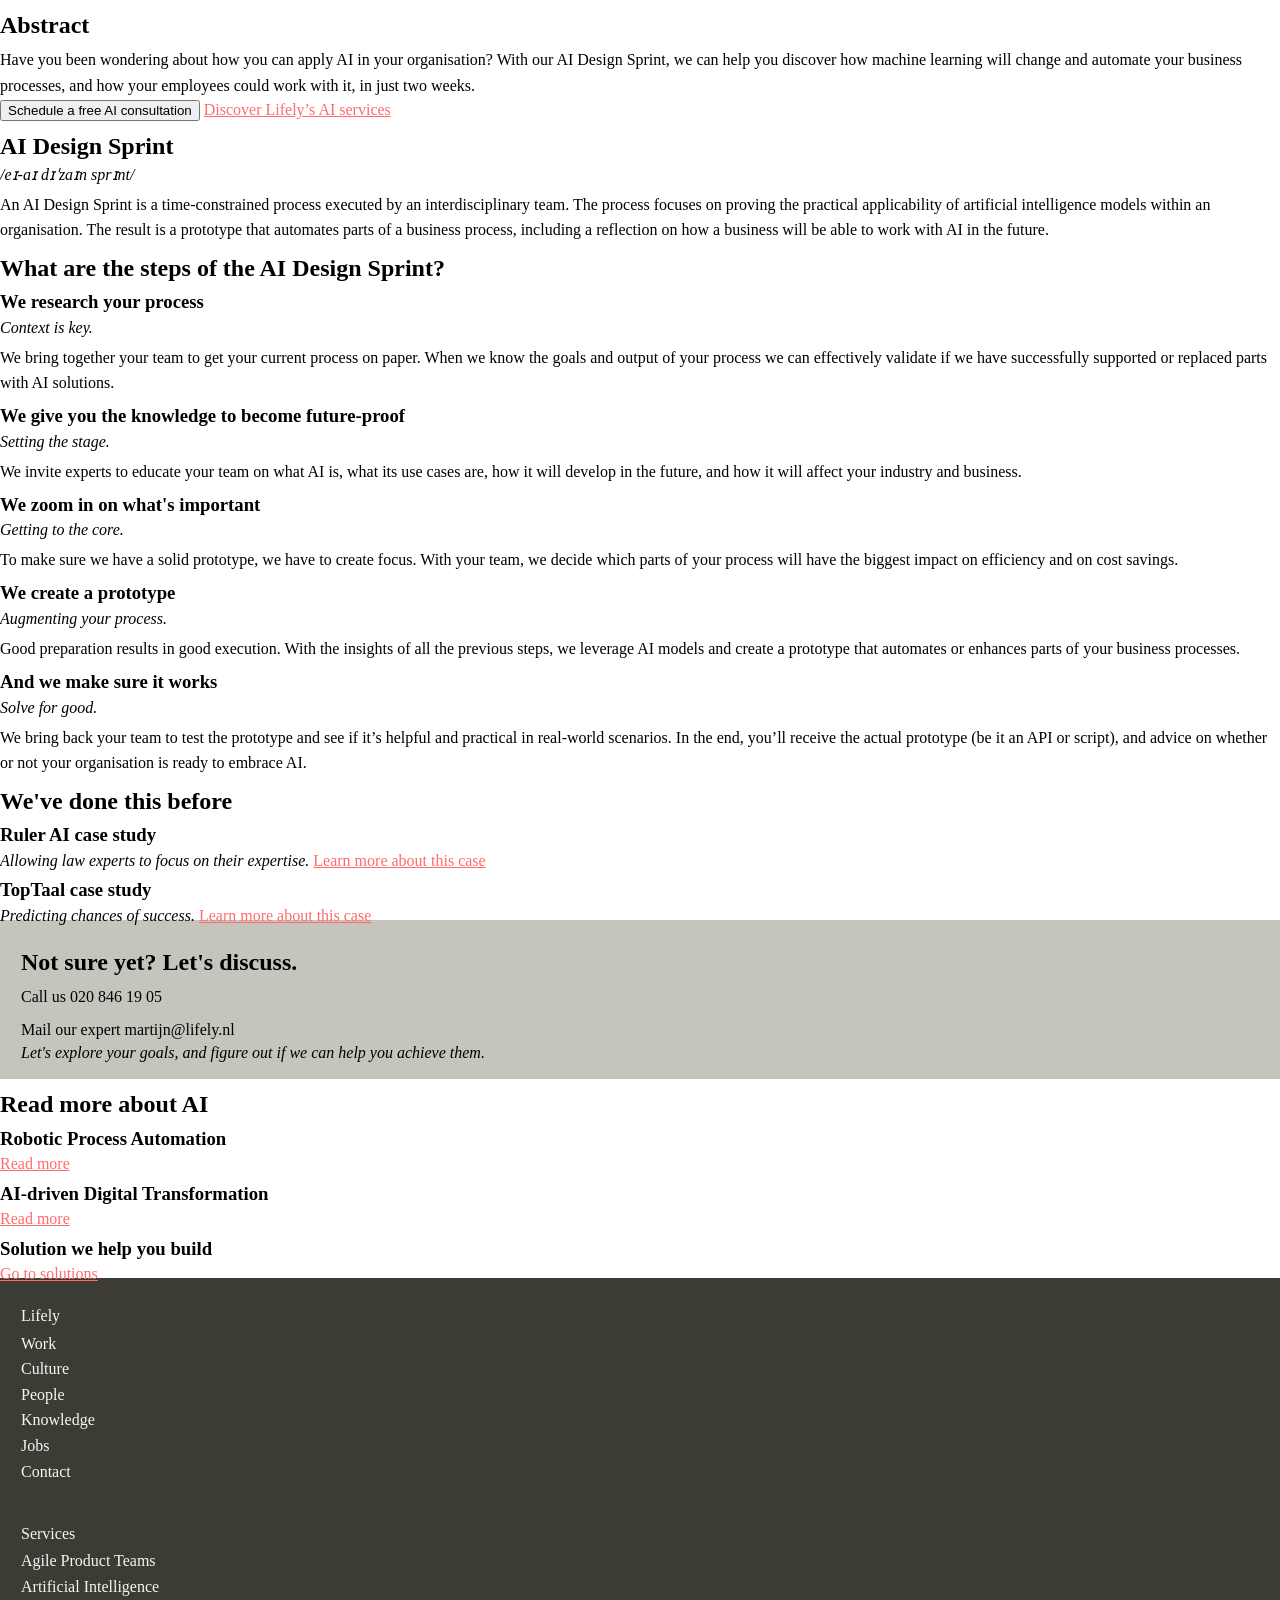
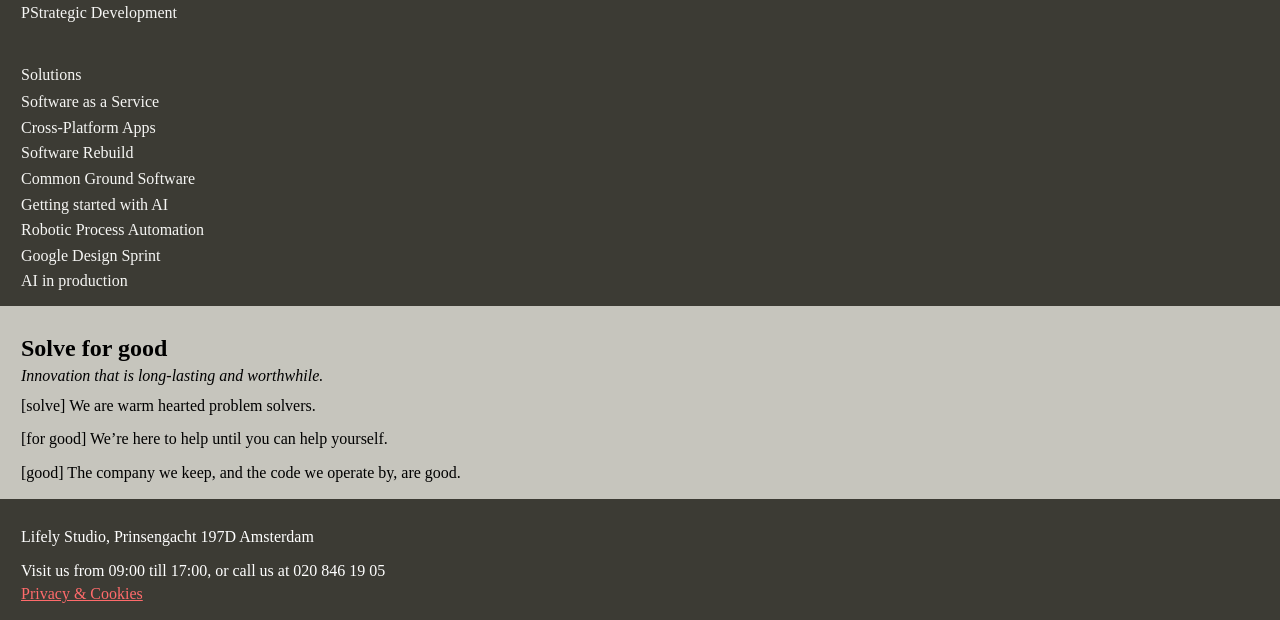
==== index.html @ fd7c7f60 "new new background color- comments" ====
<!DOCTYPE html>
<html lang="en">
  <head>
    <meta charset="UTF-8" />
    <meta name="viewport" content="width=device-width, initial-scale=1.0" />
    <link rel="stylesheet" href="styles/style.css" />
    <script src="styles/script.js" defer></script>
    <link
      rel="shortcut icon"
      type="assets/png"
      href="assets/Favicon_homerun.png"
    />
    <title>Lifely - The digital agency</title>
  </head>

  <body>
    <!-- HEADER CONTENT -->
    <header>
      <!-- MENU -->
      <nav>
        <!-- <img src="assets/Logo_dark-small.png" alt="lifely-logo" /> -->
      </nav>
      <!-- MENU END -->
      <!-- <h1>Getting Started with Artificial Intelligence</h1>
        <p>Start reaping the actual benefits of AI. Not tomorrow, but today.</p> -->
    </header>
    <!-- HEADER CONTENT END -->

    <!-- MAIN -->
    <main>
      <!-- SECTION ABSTRACT -->
      <section>
        <h2>Abstract</h2>
        <p>
          Have you been wondering about how you can apply AI in your
          organisation? With our AI Design Sprint, we can help you discover how
          machine learning will change and automate your business processes, and
          how your employees could work with it, in just two weeks.
        </p>
        <button>Schedule a free AI consultation</button>
        <a href="">Discover Lifely’s AI services</a>
      </section>
      <!-- SECTION ABSTRACT END -->

      <!-- SECTION DICTIONARY/QUOTE -->
      <section>
        <h2>AI Design Sprint</h2>
        <em>/eɪ-aɪ dɪˈzaɪn sprɪnt/</em>
        <p>
          An AI Design Sprint is a time-constrained process executed by an
          interdisciplinary team. The process focuses on proving the practical
          applicability of artificial intelligence models within an
          organisation. The result is a prototype that automates parts of a
          business process, including a reflection on how a business will be
          able to work with AI in the future.
        </p>
      </section>
      <!-- SECTION DICTIONARY/QUOTE END -->

      <!-- SECTION 5 STEPS -->
      <section>
        <h2>What are the steps of the AI Design Sprint?</h2>
        <article>
          <h3>We research your process</h3>
          <em>Context is key.</em>
          <p>
            We bring together your team to get your current process on paper.
            When we know the goals and output of your process we can effectively
            validate if we have successfully supported or replaced parts with AI
            solutions.
          </p>
        </article>

        <article>
          <h3>We give you the knowledge to become future-proof</h3>
          <em>Setting the stage.</em>
          <p>
            We invite experts to educate your team on what AI is, what its use
            cases are, how it will develop in the future, and how it will affect
            your industry and business.
          </p>
        </article>

        <article>
          <h3>We zoom in on what's important</h3>
          <em>Getting to the core.</em>
          <p>
            To make sure we have a solid prototype, we have to create focus.
            With your team, we decide which parts of your process will have the
            biggest impact on efficiency and on cost savings.
          </p>
        </article>

        <article>
          <h3>We create a prototype</h3>
          <em>Augmenting your process.</em>
          <p>
            Good preparation results in good execution. With the insights of all
            the previous steps, we leverage AI models and create a prototype
            that automates or enhances parts of your business processes.
          </p>
        </article>

        <article>
          <h3>And we make sure it works</h3>
          <em>Solve for good.</em>
          <p>
            We bring back your team to test the prototype and see if it’s
            helpful and practical in real-world scenarios. In the end, you’ll
            receive the actual prototype (be it an API or script), and advice on
            whether or not your organisation is ready to embrace AI.
          </p>
        </article>
      </section>
      <!-- SECTION 5 STEPS END -->

      <!-- SECTION CASES -->
      <section>
        <h2>We've done this before</h2>
        <article>
          <h3>Ruler AI case study</h3>
          <em>Allowing law experts to focus on their expertise.</em>
          <a href="">Learn more about this case</a>
        </article>

        <article>
          <h3>TopTaal case study</h3>
          <em>Predicting chances of success.</em>
          <a href="">Learn more about this case</a>
        </article>
      </section>
      <!-- SECTION CASES END -->

      <!-- SECTION CONTACT -->
      <section class="CONTACT">
        <h2>Not sure yet? Let's discuss.</h2>
        <p>Call us 020 846 19 05</p>
        <p>Mail our expert martijn@lifely.nl</p>
        <em
          >Let's explore your goals, and figure out if we can help you achieve
          them.</em
        >
        <!-- [appointment planner] -->
      </section>
      <!-- SECTION CONTACT END -->

      <!-- SECTION RELATED -->
      <section>
        <h2>Read more about AI</h2>
        <article>
          <h3>Robotic Process Automation</h3>
          <a href="">Read more</a>
        </article>

        <article>
          <h3>AI-driven Digital Transformation</h3>
          <a href="">Read more</a>
        </article>

        <article>
          <h3>Solution we help you build</h3>
          <a href="">Go to solutions</a>
        </article>
        <!-- SECTION RELATED END -->
      </section>
       <!-- SECTION RELATED END -->

      <!-- FOOTER -->
      <footer>
        <!-- LIFELY -->
        <article class="LIFELY">
          <p>Lifely</p>
          <ul>
            <li>Work</li>
            <li>Culture</li>
            <li>People</li>
            <li>Knowledge</li>
            <li>Jobs</li>
            <li>Contact</li>
          </ul>
        </article>
        <!-- SERVICES -->
        <article class="SERVICES">
          <p>Services</p>
          <ul>
            <li>Agile Product Teams</li>
            <li>Artificial Intelligence</li>
            <li>PStrategic Development</li>
          </ul>
        </article>
        <!-- SOLUTIONS -->
        <article class="SOLUTIONS">
          <p>Solutions</p>
          <ul>
            <li>Software as a Service</li>
            <li>Cross-Platform Apps</li>
            <li>Software Rebuild</li>
            <li>Common Ground Software</li>
            <li>Getting started with AI</li>
            <li>Robotic Process Automation</li>
            <li>Google Design Sprint</li>
            <li>AI in production</li>
          </ul>
        </article>
        <!-- TAGLINE -->
        <article class="TAGLINE">
          <h2>Solve for good</h2>
          <em>Innovation that is long-lasting and worthwhile.</em>
          <p>[solve] We are warm hearted problem solvers.</p>
          <p>[for good] We’re here to help until you can help yourself.</p>
          <p>
            [good] The company we keep, and the code we operate by, are good.
          </p>
        </article>
        <!-- CREDENTIALS -->
        <article class="CREDENTIALS">
          <p>Lifely Studio, Prinsengacht 197D Amsterdam</p>
          <p>Visit us from 09:00 till 17:00, or call us at 020 846 19 05</p>
          <a href="">Privacy & Cookies</a>
        </article>
      </footer>
    </main>
  </body>
</html>
---- styles/style.css ----
* {
  box-sizing: border-box;
  margin: 0;
}

/* -----CUSTOM PROPERTIES----- */

:root{

  /* COLOR */
  --Background-grey: #F6F6F4;
  --Grey-20: #EAEAE6;
  --Accent-red: #FF6B6B;
  --Grey-50: #C6C5BD;
  --Grey-70: #9B9A92;
  --Grey-99: #3C3B34;

  /* FONT */
  
}

/* -----FONT-FAMILY----- */

@font-face{
  font-family: Aktiv Grotesk;
  src: url(AktivGrotesk_Bd.ttf);
}

@font-face{
  font-family: Aktiv Grotesk;
  src: url(AktivGrotesk_Lt.ttf);
}

@font-face{
  font-family: Aktiv Grotesk;
  src: url(AktivGrotesk_Md.ttf);
}

@font-face{
  font-family: Aktiv Grotesk;
  src: url(AktivGrotesk_Rg.ttf);
}





/* <---- BASIC ELEMENTS ----> */

body{
  /* padding: 2em; */
  
}

ul{
  list-style: none;
  line-height: 1.6em;
  padding: 0;
}

li{
  margin-right: 0.5em;
}

a{
  color: var(--Accent-red);
}

/* <---- FONT STYLELING ----> */

p{
  line-height: 1.6em;
  margin-top: 0.5em;
  margin-bottom: 0.1em;
}

h2{
  margin-bottom: 0.2em;
  margin-top: 0.5em;
}

h3 {
  margin-bottom: 0.3em;
  margin-top: 0.5em;
}



/* <-- MAIN --> */


/* <-- SECTION 5 STEPS  STYLING --> */






/* <-- SECTION CASES  STYLING --> */





/* <-- SECTION CONTACT STYLING --> */

.CONTACT {
  background-color: var(--Grey-50);
  padding: 17px;
  padding-left: 21px;
  margin-top: -5px;
  width: 100vw;
}

/* <-- SECTION RELATED STYLING --> */











/* <-- FOOTER STYLING --> */

/* <-- ARTICLE LIFELY  STYLING --> */

.LIFELY{
  background-color: var(--Grey-99);
  color: var(--Background-grey);
  padding: 17px;
  padding-left: 21px;
  margin-top: -5px;
  width: 100vw;
}


/* <-- ARTICLE SERVICES STYLING --> */

.SERVICES{
  background-color: var(--Grey-99);
  color: var(--Background-grey);
  padding: 17px;
  padding-left: 21px;
  margin-top: -5px;
  width: 100vw;
}

/* <-- ARTICLE SOLUTIONS STYLING --> */

.SOLUTIONS{
  background-color: var(--Grey-99);
  color: var(--Background-grey);
  padding: 17px;
  padding-left: 21px;
  margin-top: -5px;
  width: 100vw;
}


/* <-- ARTICLE TAGLINE STYLING --> */

.TAGLINE{
  background-color: var(--Grey-50);
  padding: 17px;
  padding-left: 21px;
  margin-top: -5px;
  width: 100vw;
  
}


/* <-- ARTICLE CREDENTIALS STYLING --> */

.CREDENTIALS{
  background-color: var(--Grey-99);
  color: white;
  /* padding: 0.7em; */
  /* padding-bottom: 0.5em; */
  padding: 17px;
  padding-left: 21px;
  margin-top: -5px;
  width: 100vw;
}
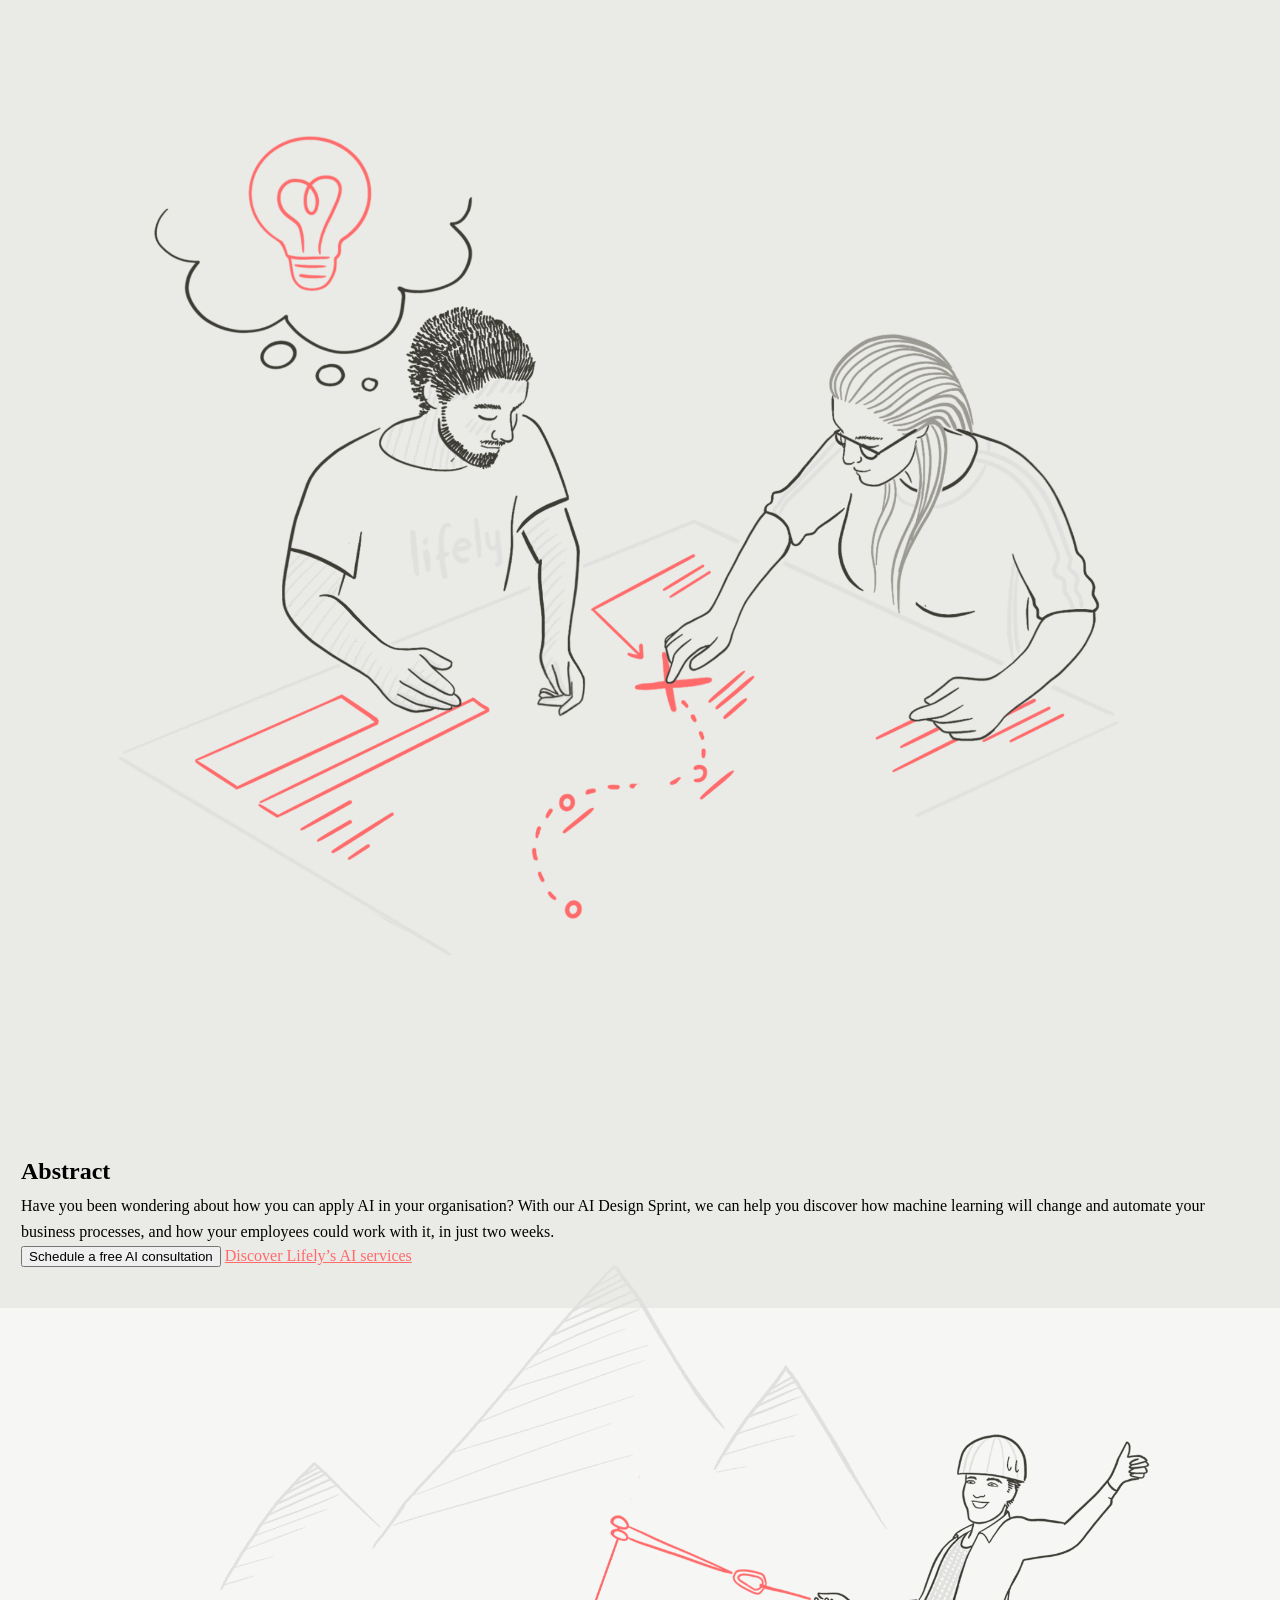
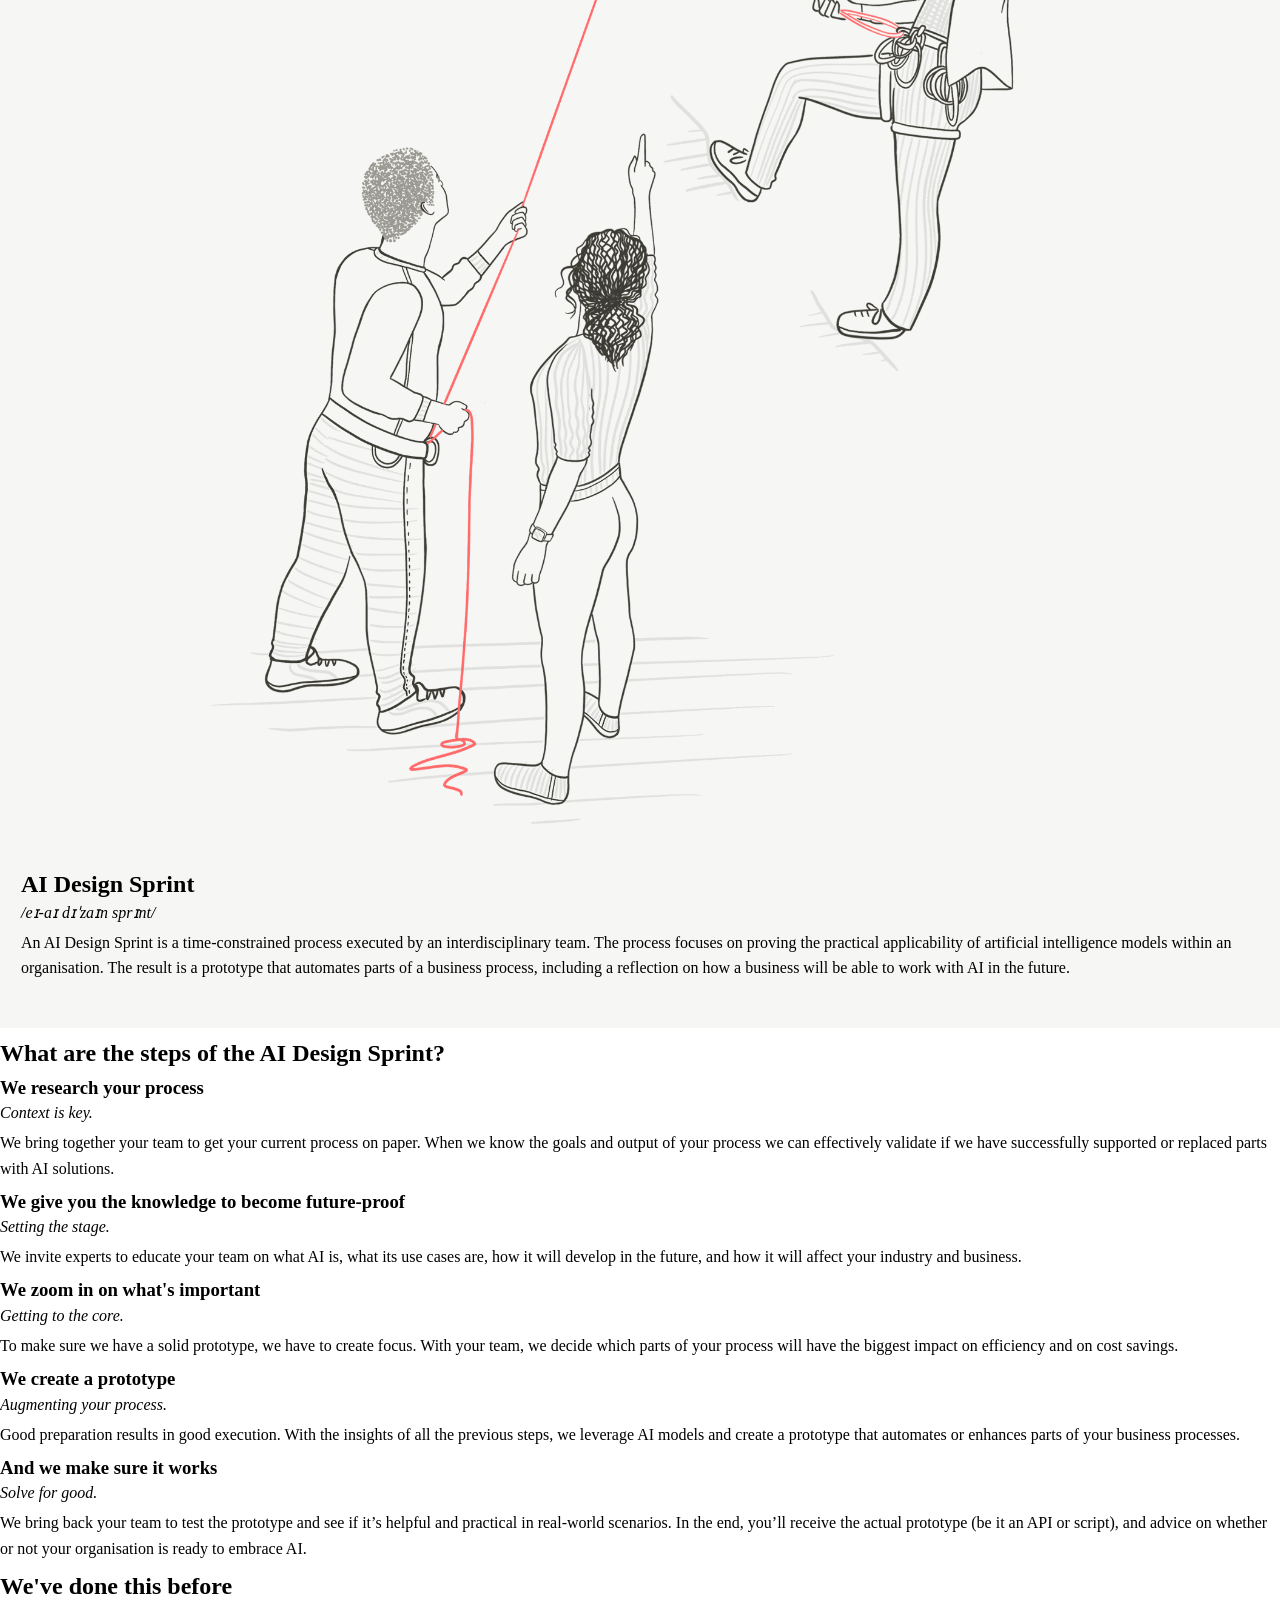
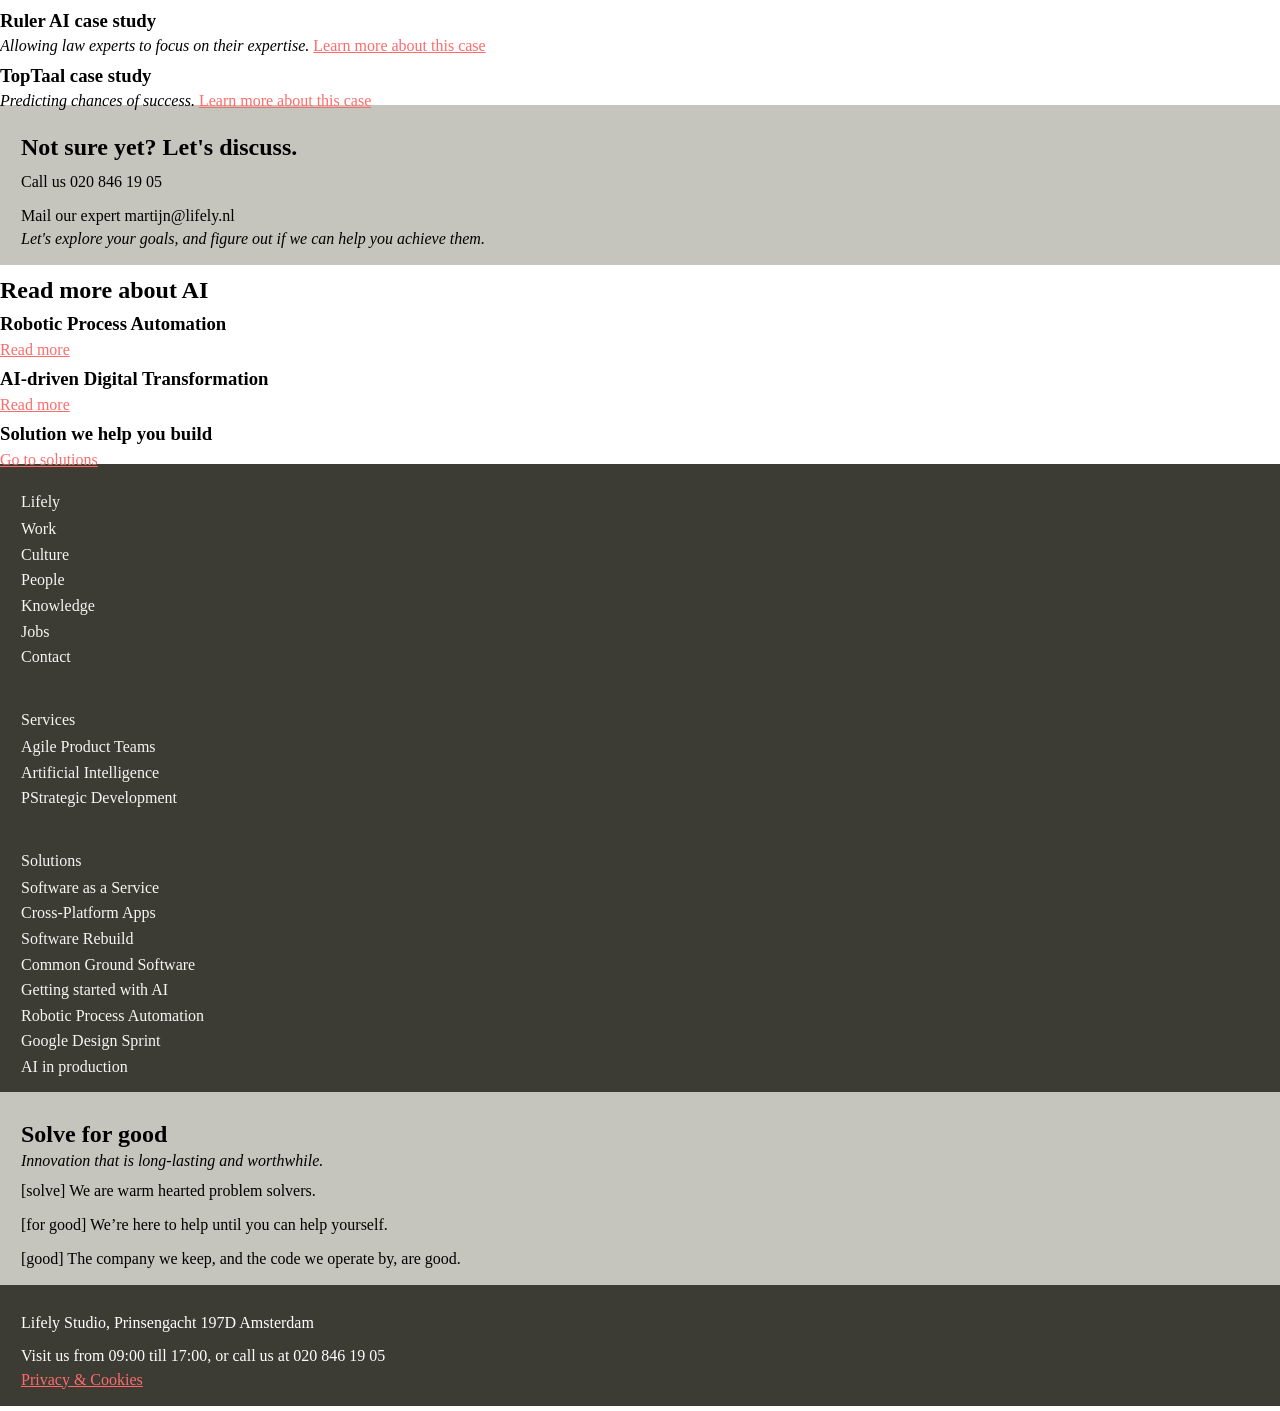
==== commit 62a0eb16: "new new" ====
--- a/index.html
+++ b/index.html
@@ -29,7 +29,8 @@
     <!-- MAIN -->
     <main>
       <!-- SECTION ABSTRACT -->
-      <section>
+      <section class="Abstract">
+        <img src="assets/lifely-concept-transparant-2000x2000.png" alt="Illustratie">
         <h2>Abstract</h2>
         <p>
           Have you been wondering about how you can apply AI in your
@@ -43,7 +44,8 @@
       <!-- SECTION ABSTRACT END -->
 
       <!-- SECTION DICTIONARY/QUOTE -->
-      <section>
+      <section class="DICTIONARY">
+        <img src="assets/lifely-legacy-transparant-2000x2000.png" alt="Illustratie">
         <h2>AI Design Sprint</h2>
         <em>/eɪ-aɪ dɪˈzaɪn sprɪnt/</em>
         <p>
--- a/styles/style.css
+++ b/styles/style.css
@@ -88,6 +88,35 @@
 
 /* <-- MAIN --> */
 
+/* <-- SECTION ABSTRACT STYLING --> */
+
+.Abstract {
+  background-color: var(--Grey-20);
+  padding: 46px;
+  padding-left: 21px;
+  margin-top: -5px;
+  width: 100vw;
+} 
+
+img{
+  width: 100%;
+  margin-top: -7em;
+}
+
+
+/* <-- SECTION DICTIONARY/QUOTE STYLING --> */
+
+.DICTIONARY {
+  background-color: var(--Background-grey);
+  padding: 46px;
+  padding-left: 21px;
+  margin-top: -5px;
+  width: 100vw;
+}
+
+
+
+
 
 /* <-- SECTION 5 STEPS  STYLING --> */
 
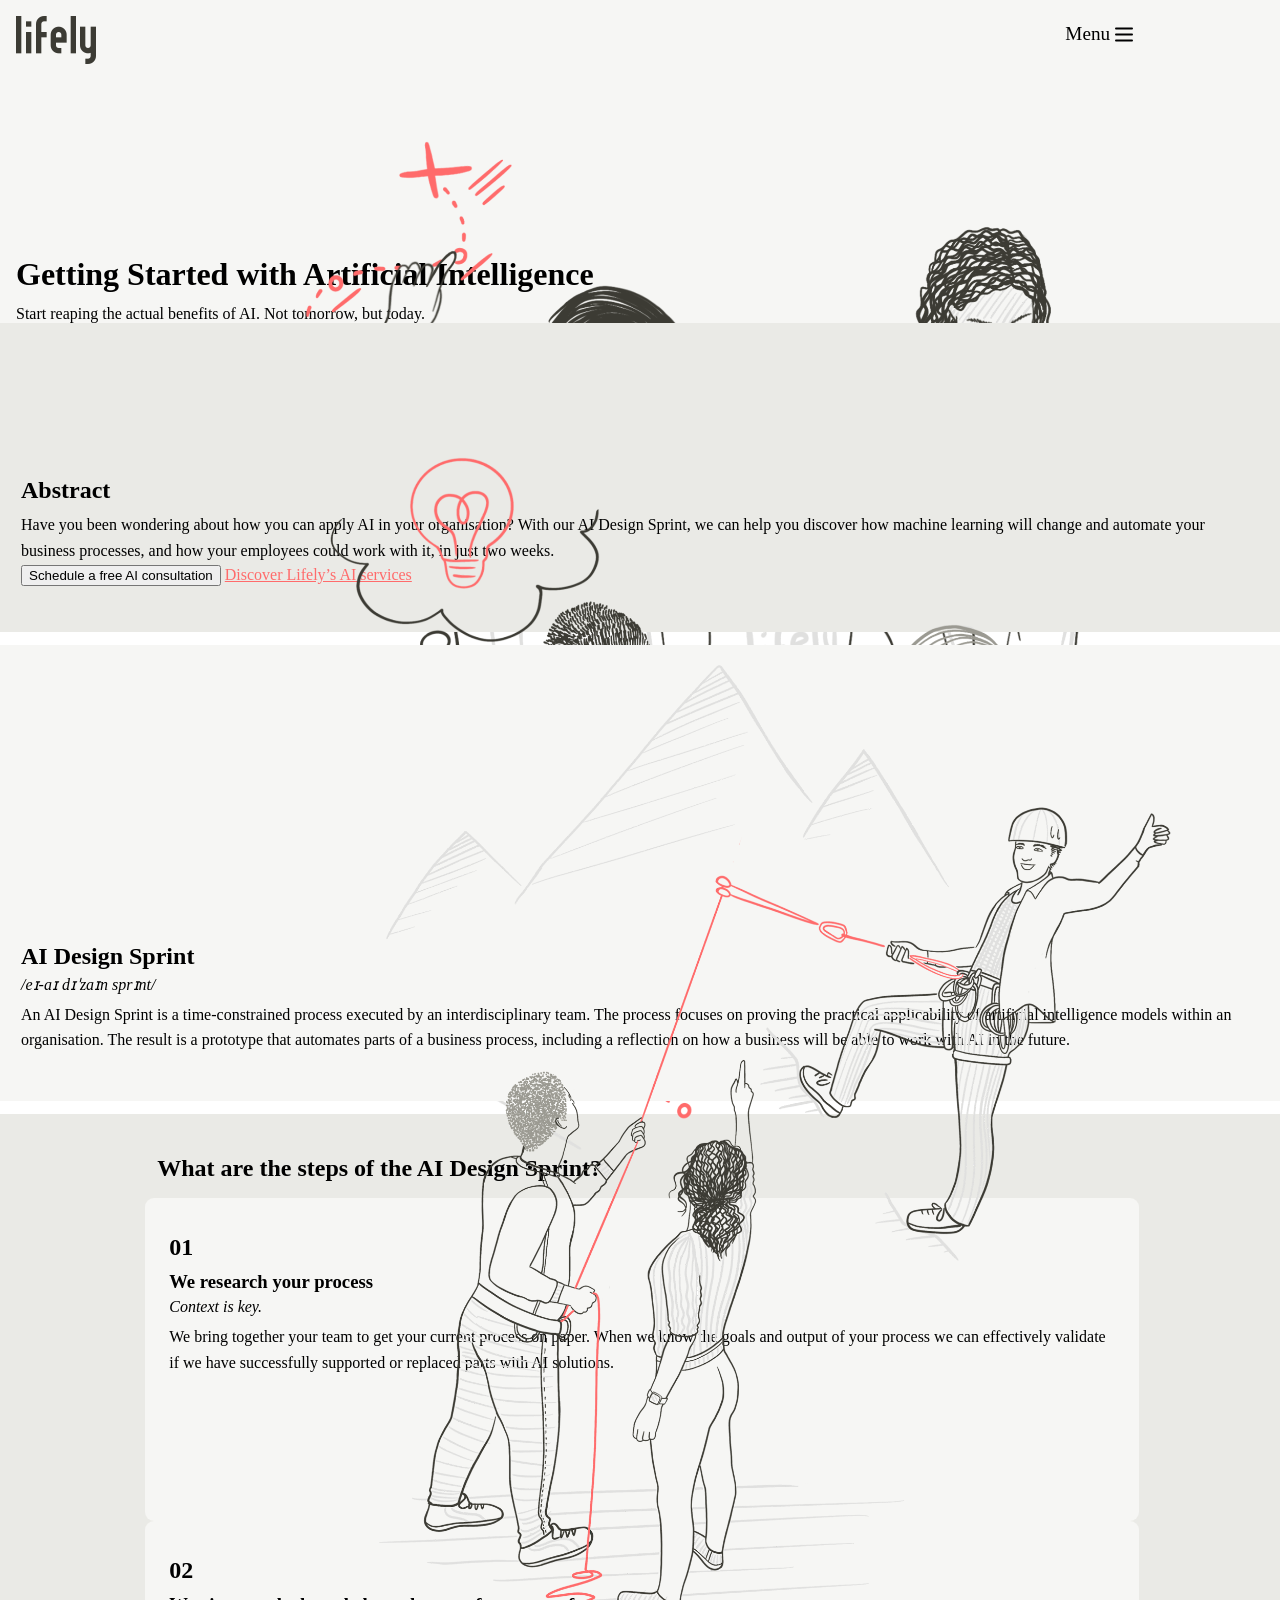
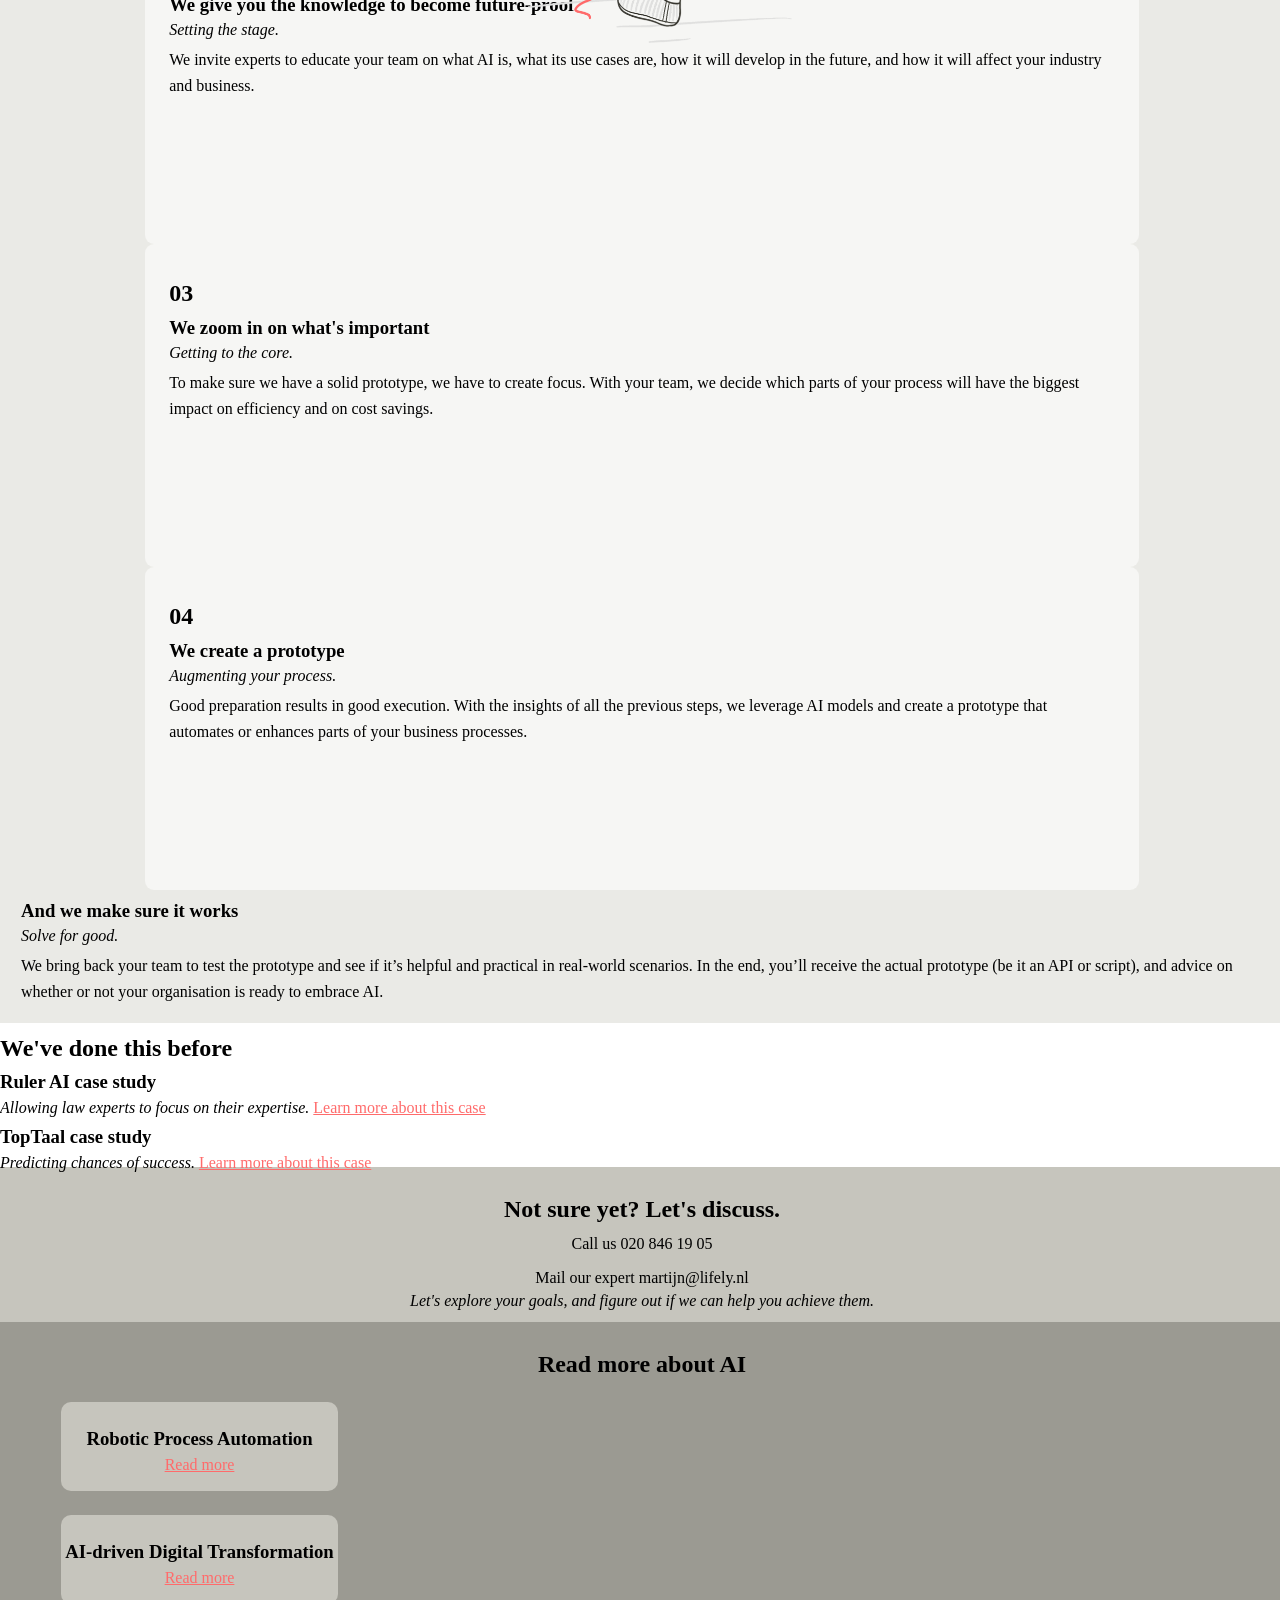
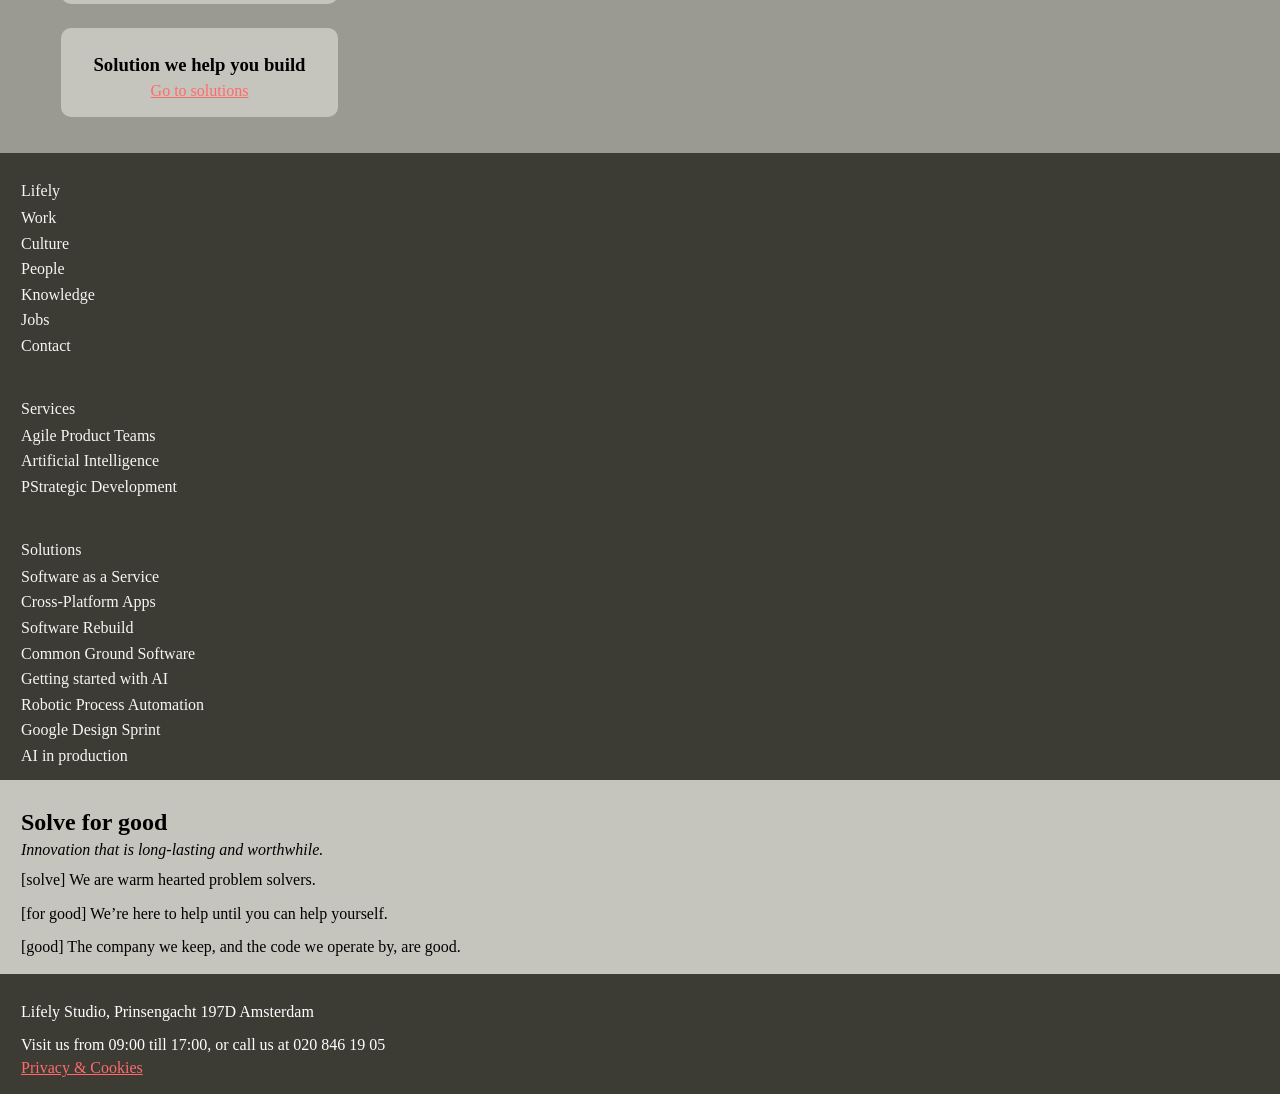
==== commit 840e110e: "bijna af bijna af!" ====
--- a/index.html
+++ b/index.html
@@ -15,22 +15,27 @@
 
   <body>
     <!-- HEADER CONTENT -->
+
     <header>
-      <!-- MENU -->
-      <nav>
-        <!-- <img src="assets/Logo_dark-small.png" alt="lifely-logo" /> -->
-      </nav>
-      <!-- MENU END -->
-      <!-- <h1>Getting Started with Artificial Intelligence</h1>
-        <p>Start reaping the actual benefits of AI. Not tomorrow, but today.</p> -->
+      <img class="header_img" src="assets/lifely-delivery-transparant-2000x2000.png" alt="">
+     <nav>
+    <img class="lifely_logo" src="assets/Logo_dark-small.png" alt="lifely-logo"/>
+     <p class="nav_p">Menu <img class="icon_hamburger" src="assets/menu.svg" alt="" srcset=""> </p>
+     </nav>
+     <div class="header_title">
+     <h1>Getting Started with Artificial Intelligence</h1>
+     <p>Start reaping the actual benefits of AI. Not tomorrow, but today.</p>
+     </div>
     </header>
-    <!-- HEADER CONTENT END -->
+
+     <!-- HEADER CONTENT END -->
 
     <!-- MAIN -->
     <main>
       <!-- SECTION ABSTRACT -->
       <section class="Abstract">
-        <img src="assets/lifely-concept-transparant-2000x2000.png" alt="Illustratie">
+        <img class="img_abstract" src="assets/lifely-concept-transparant-2000x2000.png" alt="Illustratie">
+        <div class="DIV_Abstract">
         <h2>Abstract</h2>
         <p>
           Have you been wondering about how you can apply AI in your
@@ -40,12 +45,16 @@
         </p>
         <button>Schedule a free AI consultation</button>
         <a href="">Discover Lifely’s AI services</a>
+      </div>
       </section>
       <!-- SECTION ABSTRACT END -->
-
+      <section>
+       <img class="img_woman" src="assets/DSF8508.jpg" alt="">
+      </section>
       <!-- SECTION DICTIONARY/QUOTE -->
       <section class="DICTIONARY">
-        <img src="assets/lifely-legacy-transparant-2000x2000.png" alt="Illustratie">
+        <img class="img_DICTIONARY" src="assets/lifely-legacy-transparant-2000x2000.png" alt="Illustratie">
+        <div class="DIV_DICTIONARY">
         <h2>AI Design Sprint</h2>
         <em>/eɪ-aɪ dɪˈzaɪn sprɪnt/</em>
         <p>
@@ -56,13 +65,21 @@
           business process, including a reflection on how a business will be
           able to work with AI in the future.
         </p>
+      </div>
       </section>
       <!-- SECTION DICTIONARY/QUOTE END -->
 
+      <section>
+      <img class="img_employees" src="assets/DSF8566.jpg" alt="" >
+      </section>
+
       <!-- SECTION 5 STEPS -->
-      <section>
+      <section class="STEPS">
         <h2>What are the steps of the AI Design Sprint?</h2>
-        <article>
+
+        <div class="DIV_STEPS_1">
+        <article>
+          <h2>01</h2>
           <h3>We research your process</h3>
           <em>Context is key.</em>
           <p>
@@ -72,8 +89,11 @@
             solutions.
           </p>
         </article>
-
-        <article>
+      </div>
+
+       <div class="DIV_STEPS_2">
+        <article>
+          <h2>02</h2>
           <h3>We give you the knowledge to become future-proof</h3>
           <em>Setting the stage.</em>
           <p>
@@ -82,8 +102,11 @@
             your industry and business.
           </p>
         </article>
-
-        <article>
+      </div>
+         
+       <div class="DIV_STEPS_3">
+        <article>
+          <h2>03</h2>
           <h3>We zoom in on what's important</h3>
           <em>Getting to the core.</em>
           <p>
@@ -92,8 +115,11 @@
             biggest impact on efficiency and on cost savings.
           </p>
         </article>
-
-        <article>
+        </div>
+
+        <div class="DIV_STEPS_4">
+        <article>
+          <h2>04</h2>
           <h3>We create a prototype</h3>
           <em>Augmenting your process.</em>
           <p>
@@ -102,6 +128,7 @@
             that automates or enhances parts of your business processes.
           </p>
         </article>
+      </div>
 
         <article>
           <h3>And we make sure it works</h3>
@@ -135,6 +162,7 @@
 
       <!-- SECTION CONTACT -->
       <section class="CONTACT">
+        <div class="DIV_CONTACT">
         <h2>Not sure yet? Let's discuss.</h2>
         <p>Call us 020 846 19 05</p>
         <p>Mail our expert martijn@lifely.nl</p>
@@ -143,27 +171,31 @@
           them.</em
         >
         <!-- [appointment planner] -->
+      </div>
       </section>
       <!-- SECTION CONTACT END -->
 
       <!-- SECTION RELATED -->
-      <section>
-        <h2>Read more about AI</h2>
-        <article>
+      <section class="RELATED">
+
+        <div class="DIV_RELATED">
+        <h2>Read more about AI </h2>
+        <article class="RELATED_1">
           <h3>Robotic Process Automation</h3>
           <a href="">Read more</a>
         </article>
 
-        <article>
+        <article class="RELATED_2">
           <h3>AI-driven Digital Transformation</h3>
           <a href="">Read more</a>
         </article>
 
-        <article>
+        <article class="RELATED_3">
           <h3>Solution we help you build</h3>
           <a href="">Go to solutions</a>
         </article>
-        <!-- SECTION RELATED END -->
+      </div>
+
       </section>
        <!-- SECTION RELATED END -->
 
--- a/styles/style.css
+++ b/styles/style.css
@@ -64,6 +64,7 @@
 
 a{
   color: var(--Accent-red);
+  display: inline-block;
 }
 
 /* <---- FONT STYLELING ----> */
@@ -84,6 +85,51 @@
   margin-top: 0.5em;
 }
 
+header{
+ /* background-image: url("/assets/lifely-delivery-transparant-2000x2000.png"); */
+  background-size: contain;
+  background-repeat: no-repeat;
+  background-color: var(--Background-grey);
+  /* height: 400px; */
+
+}
+
+.header_img{
+  width: 80%;
+  position: absolute;
+  padding: 1em 0 1em 0 1em;
+  left: 17%;
+  top: 0%;
+}
+
+.header_title{
+  padding: 11em 1em 0 1em;
+ 
+}
+
+.nav_p{
+  width: 80%;
+  display: flex;
+  justify-content: flex-end;
+  font-size: 1.2em;
+  margin-top: -0.5em;
+  margin-right: 0.5em;
+}
+
+.icon_hamburger{
+  margin: 0 0 0 0.1em;
+
+}
+
+nav{
+  display: flex;
+  align-items: center;
+  
+}
+
+.lifely_logo{ 
+ padding: 1em;
+}
 
 
 /* <-- MAIN --> */
@@ -96,13 +142,35 @@
   padding-left: 21px;
   margin-top: -5px;
   width: 100vw;
+  position: relative;
+ font-family: Aktiv Grotesk;
+ 
+
 } 
 
-img{
+.img_abstract{
+  width: 80%;
+  position: absolute;
+  padding: 1em 0 1em 0 1em;
+  left: 17%;
+  top: -13%;
+}
+
+/* img{
   width: 100%;
   margin-top: -7em;
-}
-
+  position: absolute;
+} */
+
+.DIV_Abstract{
+  padding-top: 6em;
+}
+
+
+.img_woman{
+  width: 100%;
+
+}
 
 /* <-- SECTION DICTIONARY/QUOTE STYLING --> */
 
@@ -112,14 +180,56 @@
   padding-left: 21px;
   margin-top: -5px;
   width: 100vw;
-}
-
-
-
-
+  position: relative;
+}
+
+.img_DICTIONARY{
+  width: 80%;
+  position: absolute;
+  padding: 1em 0 1em 0 1em;
+  left: 17%;
+  top: 0%;
+}
+
+.DIV_DICTIONARY{
+  padding-top: 15em;
+}
+
+
+.img_employees{
+  width: 100%;
+}
 
 /* <-- SECTION 5 STEPS  STYLING --> */
 
+.STEPS{
+background-color: var(--Grey-20);
+padding: 17px;
+padding-left: 21px;
+margin-top: -5px;
+width: 100vw;
+display: flex;
+flex-direction: column;
+align-items: center;
+}
+
+.STEPS > h2 {
+  width: 80%;
+  padding: 0.5em;
+}
+
+
+.DIV_STEPS_1, .DIV_STEPS_2, .DIV_STEPS_3, .DIV_STEPS_4{
+  width: 80%;
+  height: 323px;
+  background: var(--Background-grey);
+  border-radius: 9px;
+  text-align: left;
+  padding: 1.5em;
+  padding-left: 1.5em;
+  align-items: flex-start;
+
+}
 
 
 
@@ -141,11 +251,38 @@
   width: 100vw;
 }
 
+.DIV_CONTACT {
+  text-align: center;
+}
 /* <-- SECTION RELATED STYLING --> */
 
-
-
-
+.RELATED {
+  background-color: var(--Grey-70);
+  padding: 17px;
+  padding-left: 21px;
+  margin-top: -5px;
+  width: 100vw;
+}
+
+
+.RELATED_1, .RELATED_2, .RELATED_3 {
+  background-color: var(--Grey-50);
+  width: 277px;
+  height: 89px;
+  border-radius: 10px;
+  text-align: center;
+  text-align: center;
+  align-items: center;
+  display: flex;
+  margin: 1.5em;
+  margin-left: 2.5em;
+  flex-direction: column;
+  justify-content: center;
+} 
+
+.DIV_RELATED{
+  text-align: center;
+}
 
 
 
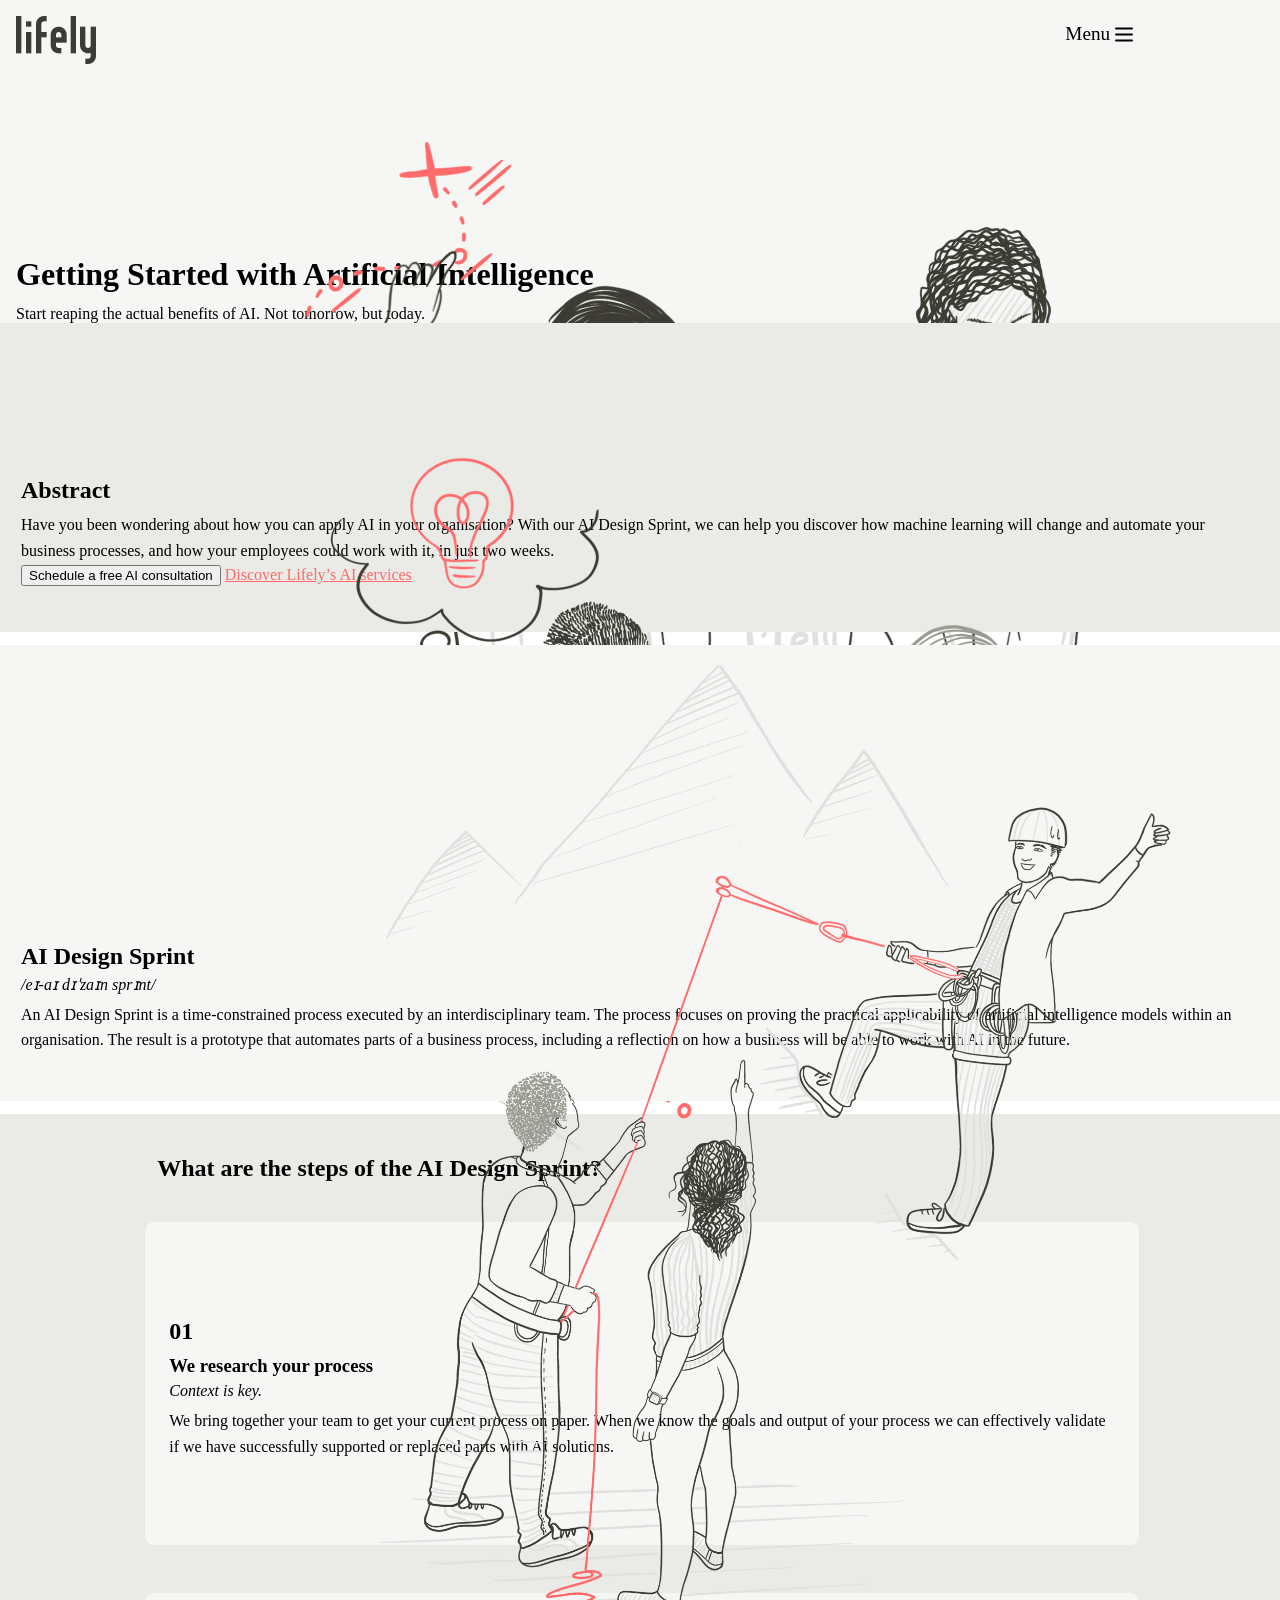
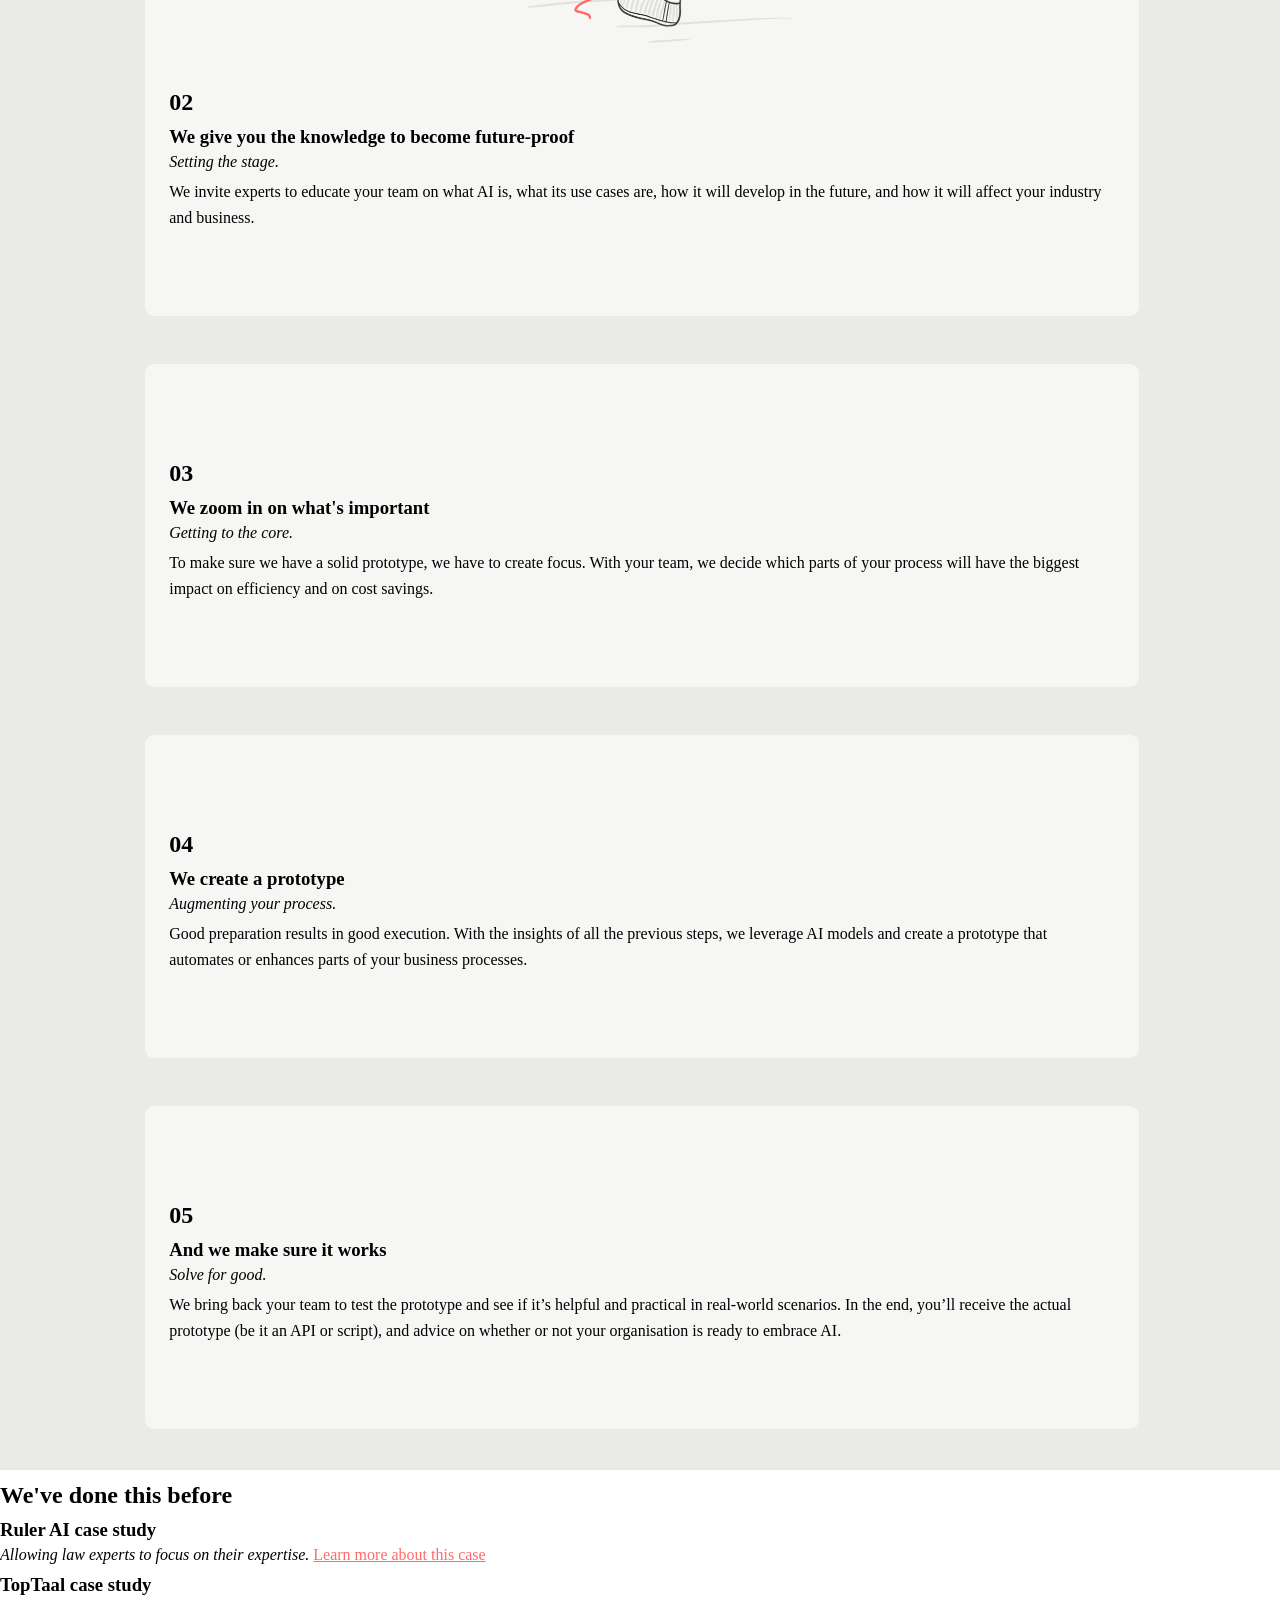
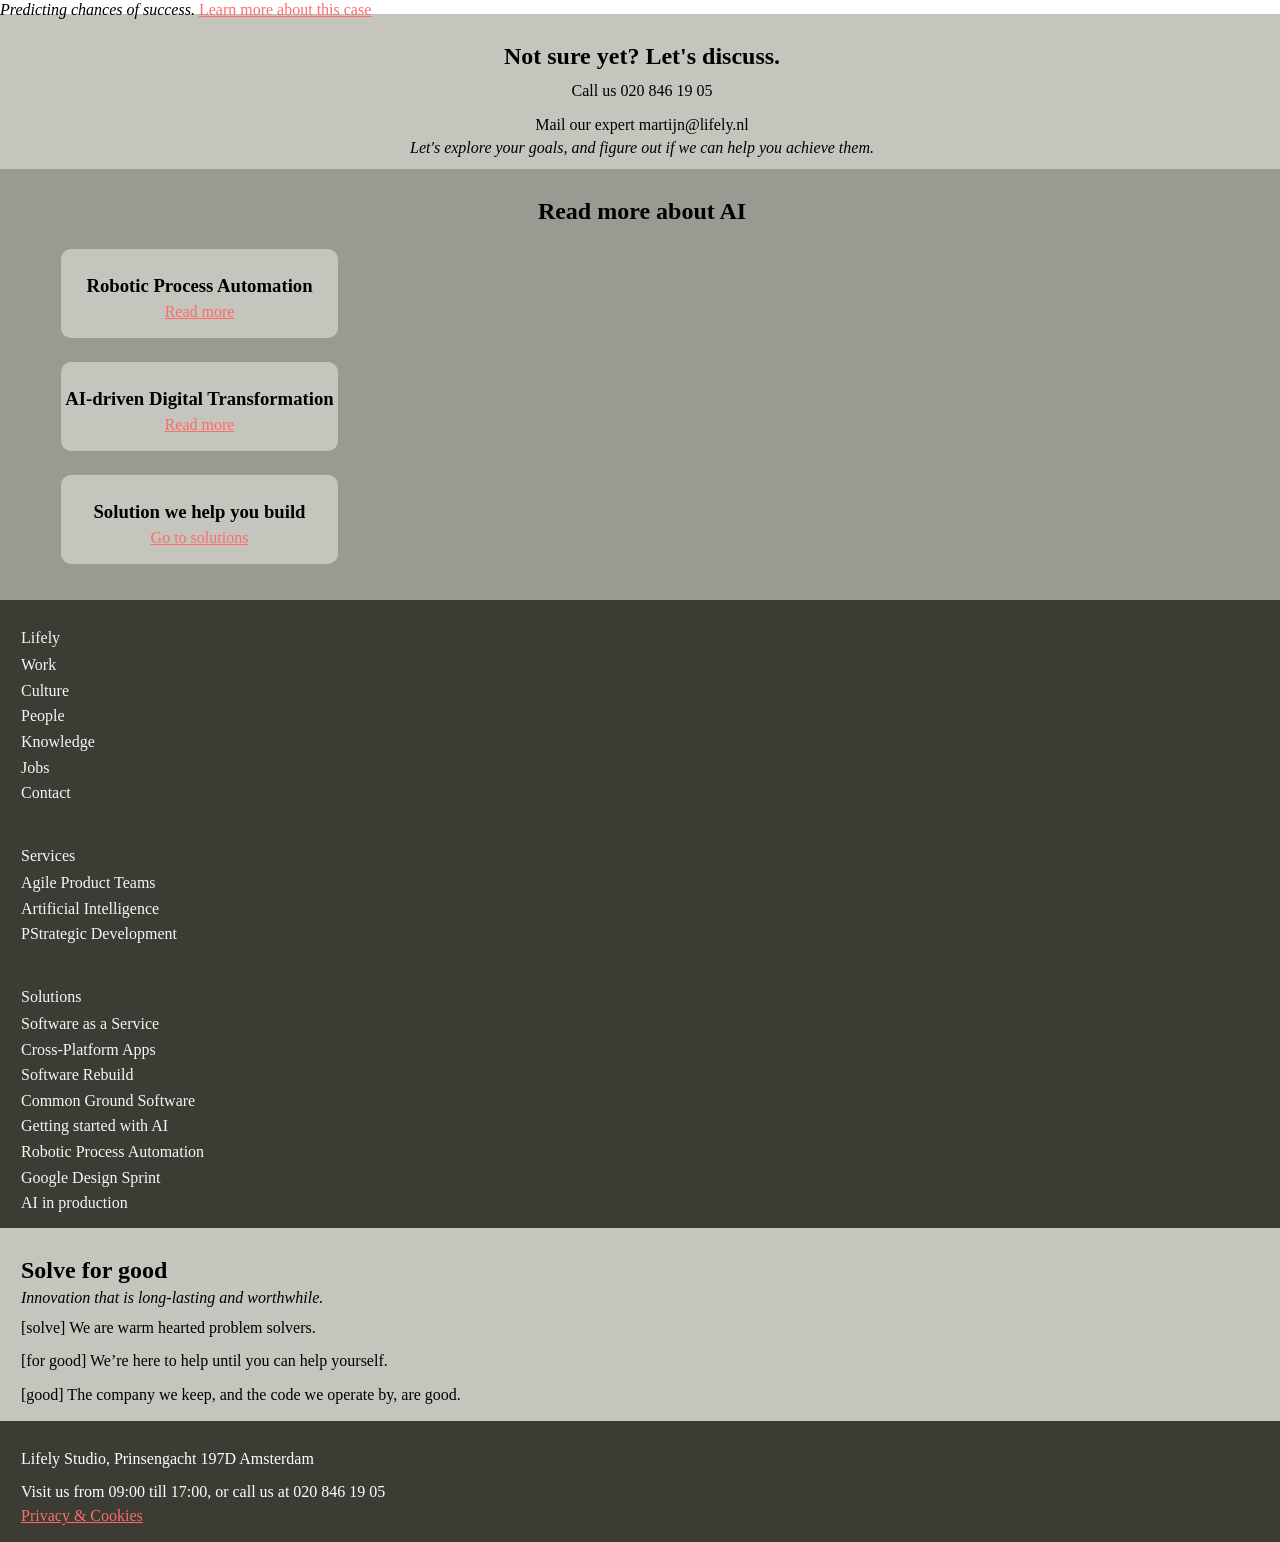
==== commit 03a93c89: "yeah" ====
--- a/index.html
+++ b/index.html
@@ -130,7 +130,9 @@
         </article>
       </div>
 
-        <article>
+       <div class="DIV_STEPS_5">
+        <article>
+          <h2>05</h2>
           <h3>And we make sure it works</h3>
           <em>Solve for good.</em>
           <p>
@@ -140,6 +142,7 @@
             whether or not your organisation is ready to embrace AI.
           </p>
         </article>
+      </div>
       </section>
       <!-- SECTION 5 STEPS END -->
 
--- a/styles/style.css
+++ b/styles/style.css
@@ -219,7 +219,7 @@
 }
 
 
-.DIV_STEPS_1, .DIV_STEPS_2, .DIV_STEPS_3, .DIV_STEPS_4{
+/* .DIV_STEPS_1, .DIV_STEPS_2, .DIV_STEPS_3, .DIV_STEPS_4, .DIV_STEPS_5{
   width: 80%;
   height: 323px;
   background: var(--Background-grey);
@@ -229,9 +229,24 @@
   padding-left: 1.5em;
   align-items: flex-start;
 
-}
-
-
+} */
+
+.DIV_STEPS_1, .DIV_STEPS_2, .DIV_STEPS_3, .DIV_STEPS_4, .DIV_STEPS_5{
+  background: var(--Background-grey);
+  width: 80%;
+  height: 323px;
+  border-radius: 9px;
+  text-align: left;
+  padding: 1.5em;
+  padding-left: 1.5em;
+  align-items: flex-start;
+  align-items: center;
+  display: flex;
+  flex-direction: column;
+  justify-content: center;
+  margin: 1.5em;
+  /* margin-left: 2.5em; */
+}
 
 
 
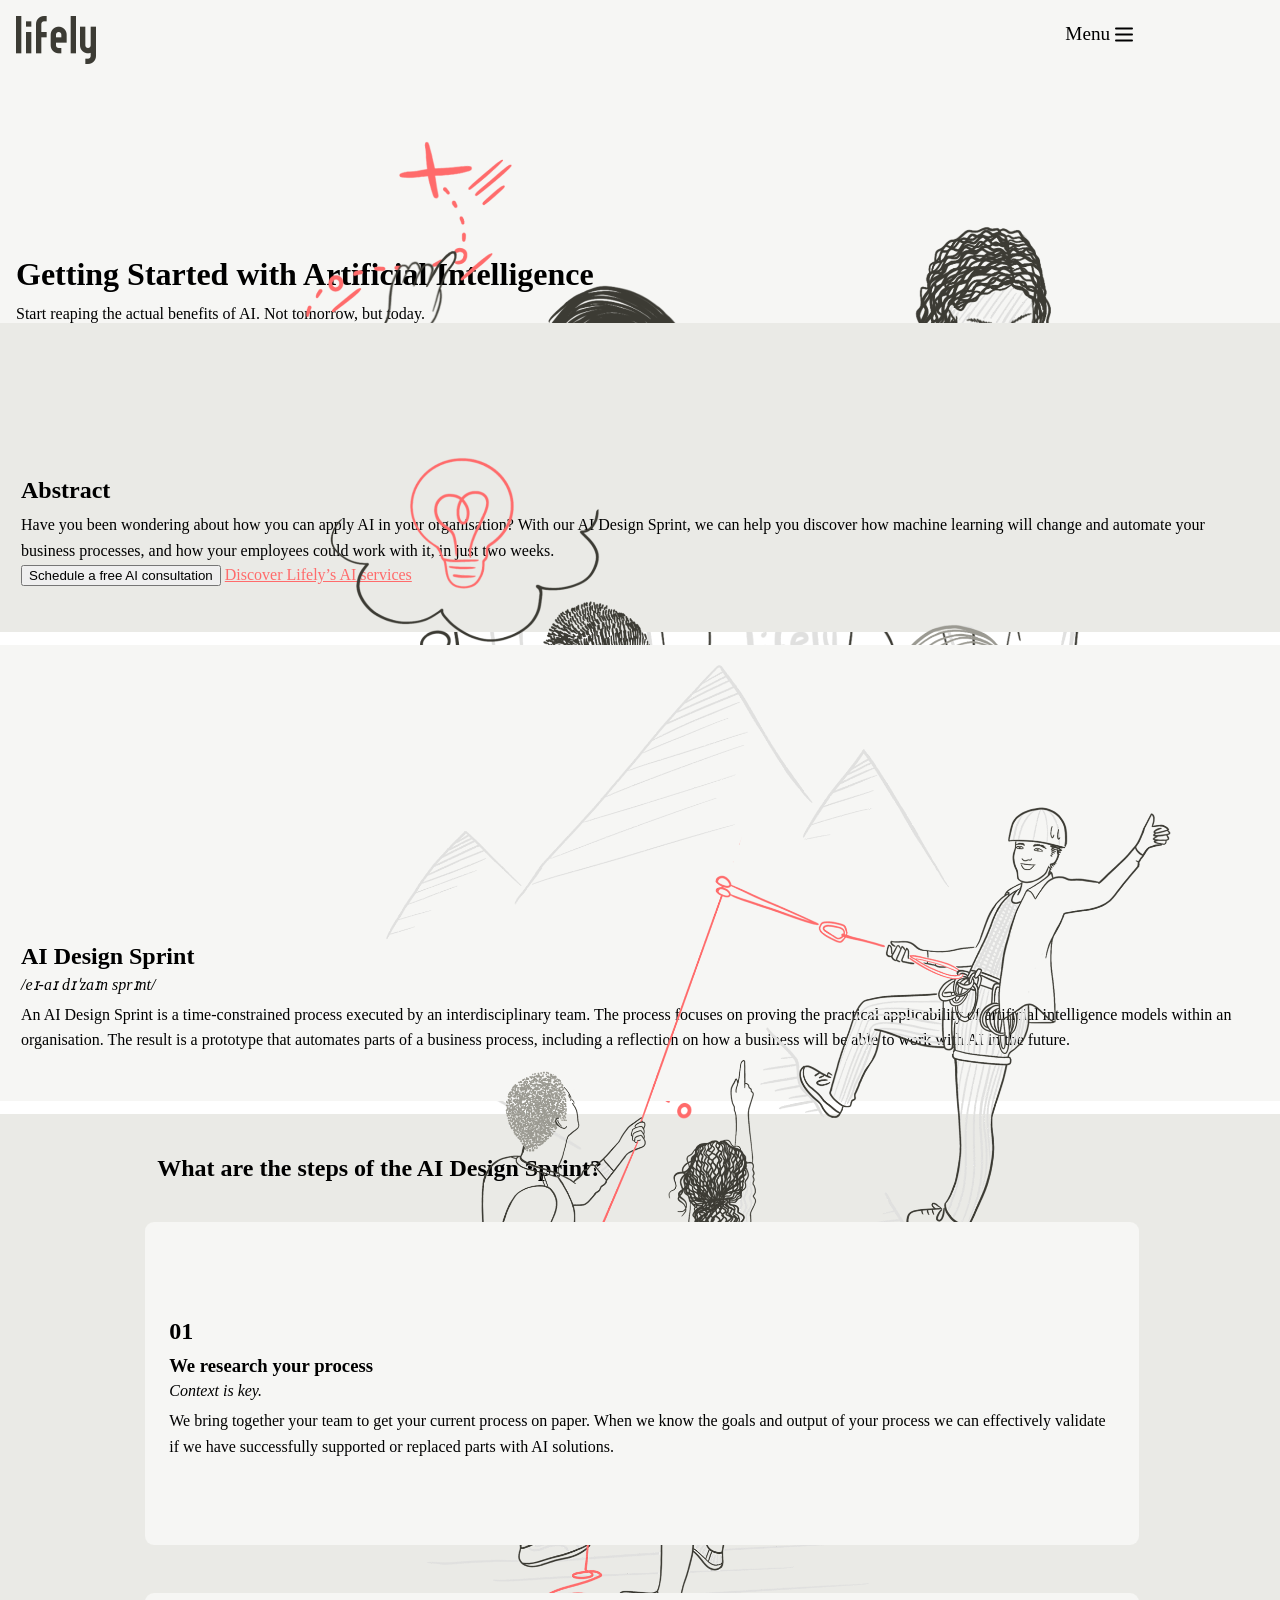
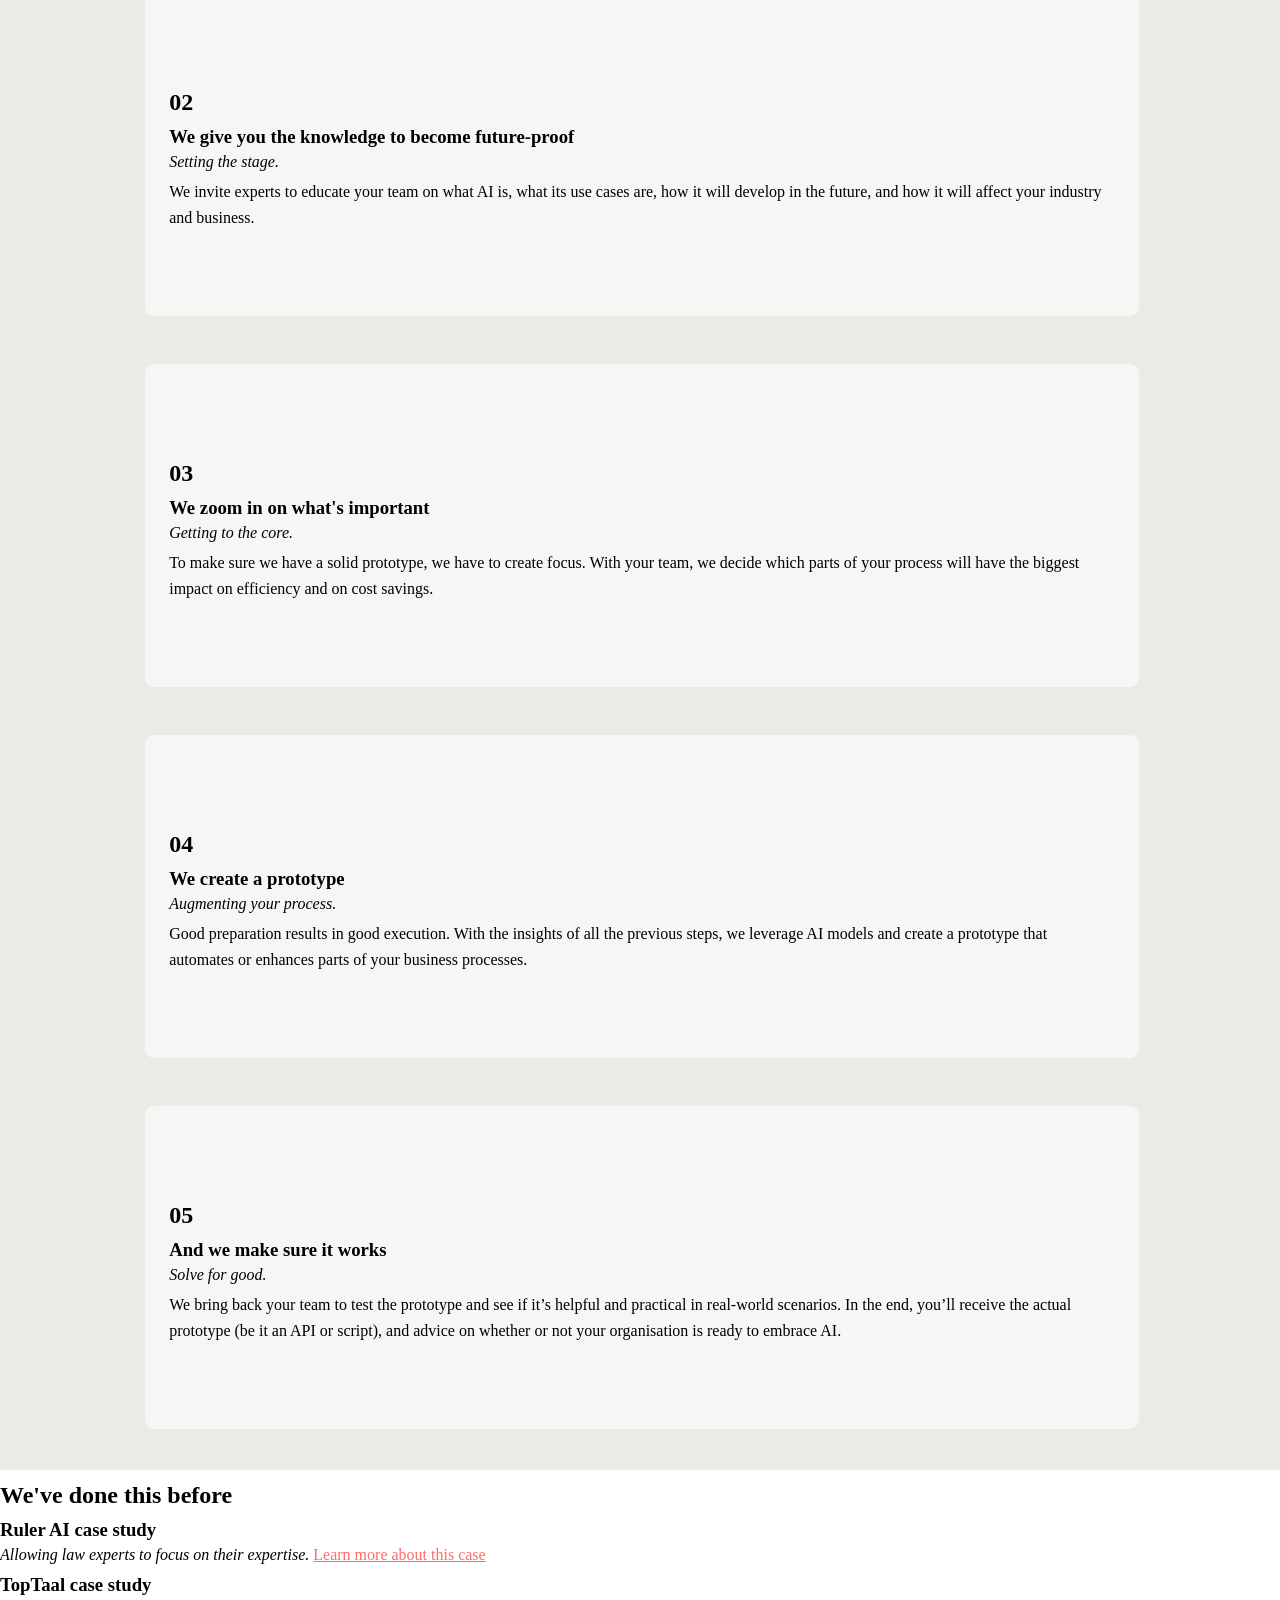
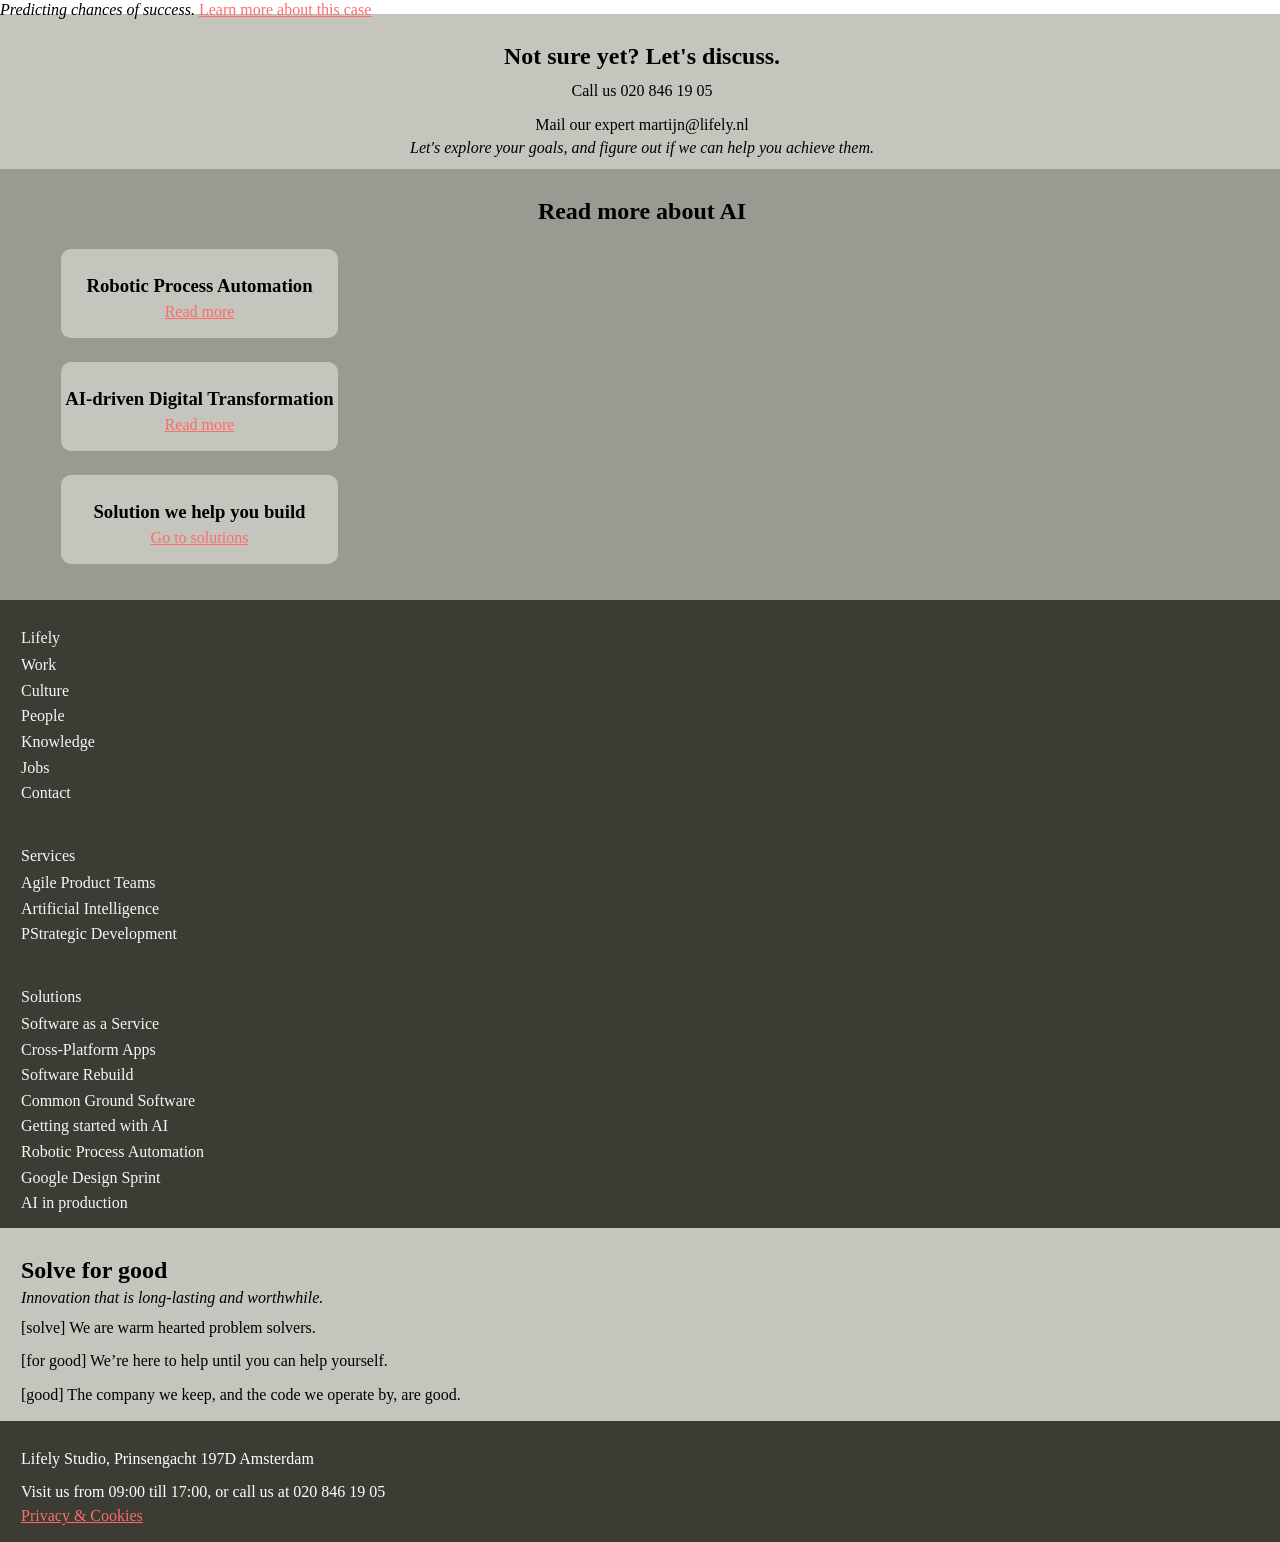
==== commit aa003544: "yaay" ====
--- a/index.html
+++ b/index.html
@@ -77,7 +77,7 @@
       <section class="STEPS">
         <h2>What are the steps of the AI Design Sprint?</h2>
 
-        <div class="DIV_STEPS_1">
+        <div class="DIV_STEPS_1 hidden">
         <article>
           <h2>01</h2>
           <h3>We research your process</h3>
@@ -91,7 +91,7 @@
         </article>
       </div>
 
-       <div class="DIV_STEPS_2">
+       <div class="DIV_STEPS_2 hidden">
         <article>
           <h2>02</h2>
           <h3>We give you the knowledge to become future-proof</h3>
@@ -104,7 +104,7 @@
         </article>
       </div>
          
-       <div class="DIV_STEPS_3">
+       <div class="DIV_STEPS_3 hidden">
         <article>
           <h2>03</h2>
           <h3>We zoom in on what's important</h3>
@@ -117,7 +117,7 @@
         </article>
         </div>
 
-        <div class="DIV_STEPS_4">
+        <div class="DIV_STEPS_4 hidden">
         <article>
           <h2>04</h2>
           <h3>We create a prototype</h3>
@@ -130,7 +130,7 @@
         </article>
       </div>
 
-       <div class="DIV_STEPS_5">
+       <div class="DIV_STEPS_5 hidden">
         <article>
           <h2>05</h2>
           <h3>And we make sure it works</h3>
--- a/styles/style.css
+++ b/styles/style.css
@@ -218,20 +218,12 @@
   padding: 0.5em;
 }
 
-
-/* .DIV_STEPS_1, .DIV_STEPS_2, .DIV_STEPS_3, .DIV_STEPS_4, .DIV_STEPS_5{
-  width: 80%;
-  height: 323px;
-  background: var(--Background-grey);
-  border-radius: 9px;
-  text-align: left;
-  padding: 1.5em;
-  padding-left: 1.5em;
-  align-items: flex-start;
-
-} */
-
-.DIV_STEPS_1, .DIV_STEPS_2, .DIV_STEPS_3, .DIV_STEPS_4, .DIV_STEPS_5{
+.STEPS > h3 {
+  color: var(--Accent-red);
+}
+
+
+.DIV_STEPS_1, .DIV_STEPS_2, .DIV_STEPS_3, .DIV_STEPS_4, .DIV_STEPS_5  {
   background: var(--Background-grey);
   width: 80%;
   height: 323px;
@@ -246,6 +238,18 @@
   justify-content: center;
   margin: 1.5em;
   /* margin-left: 2.5em; */
+}
+
+.hidden{
+  opacity:0;
+  transition: 1s;
+  transform: scale(0)
+}
+
+.show{
+  opacity: 1;
+  transform: translateY(-20px);
+  transform: scale(1);
 }
 
 
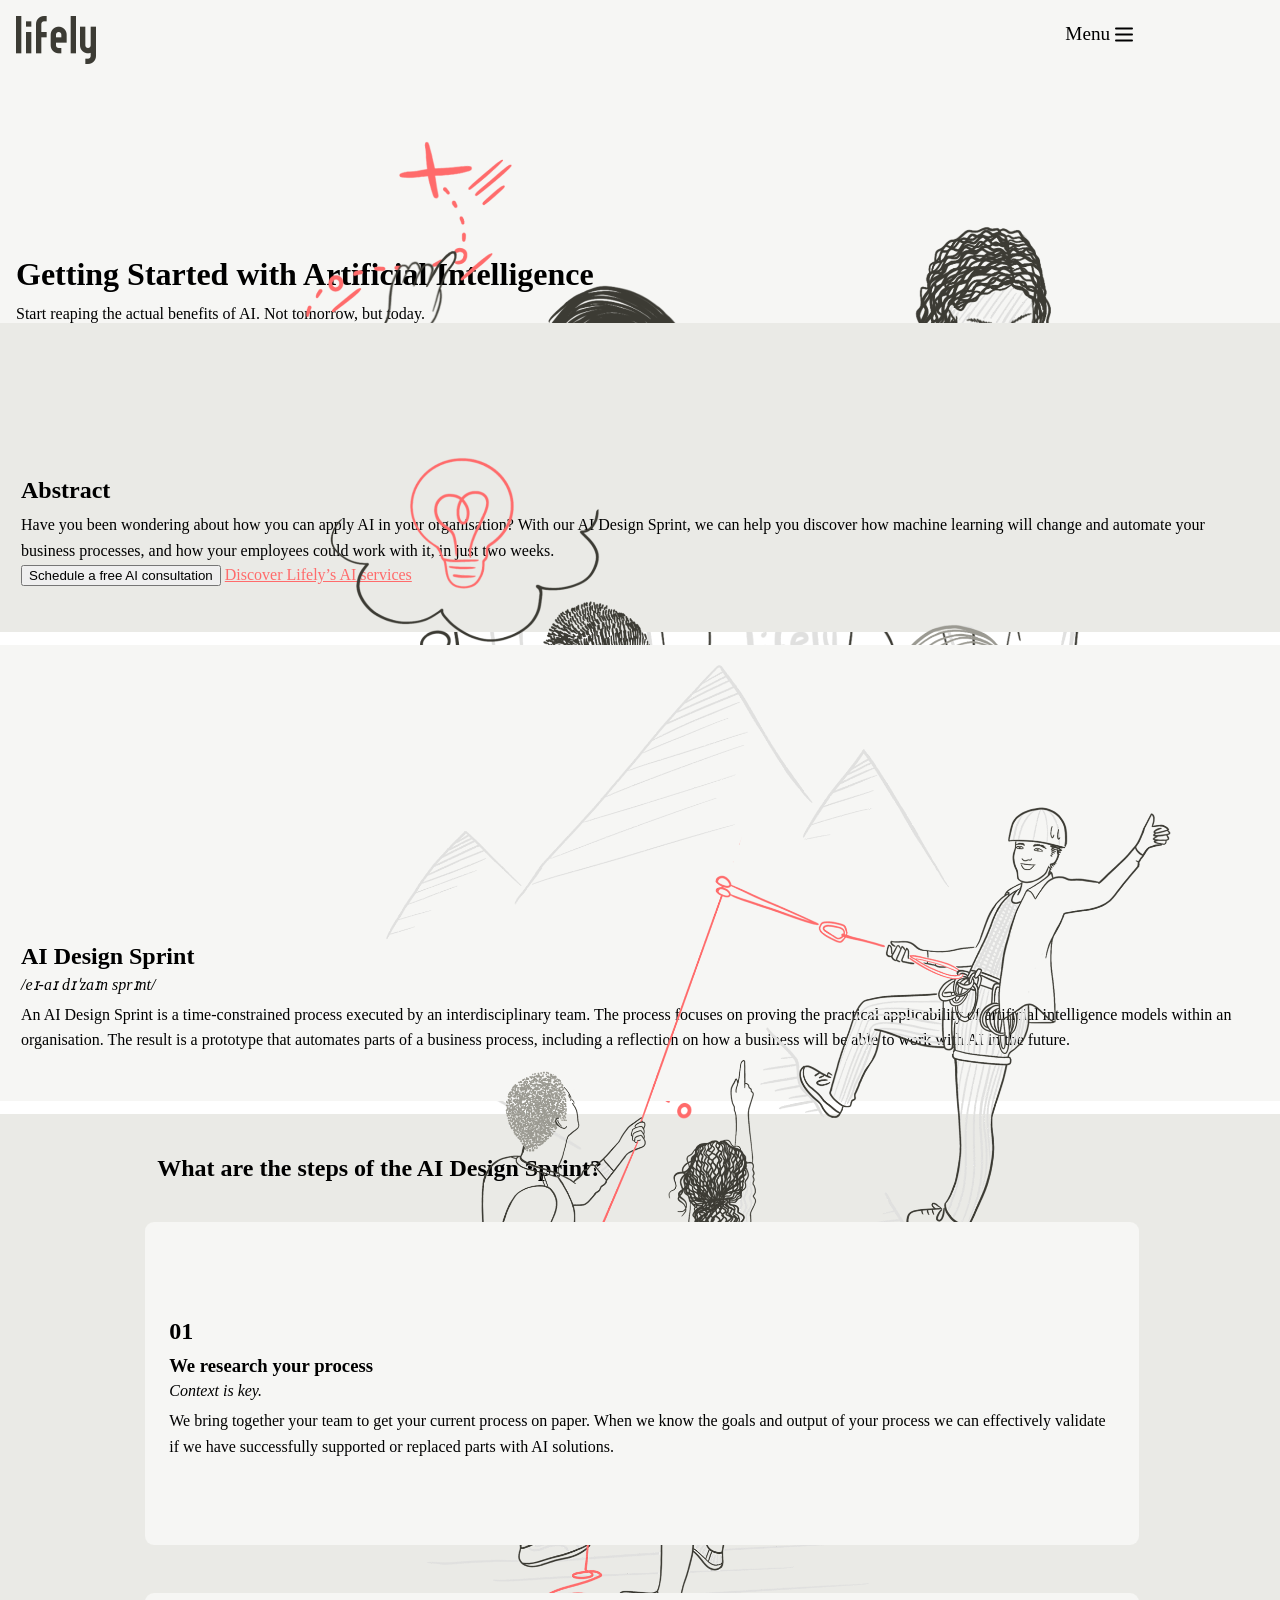
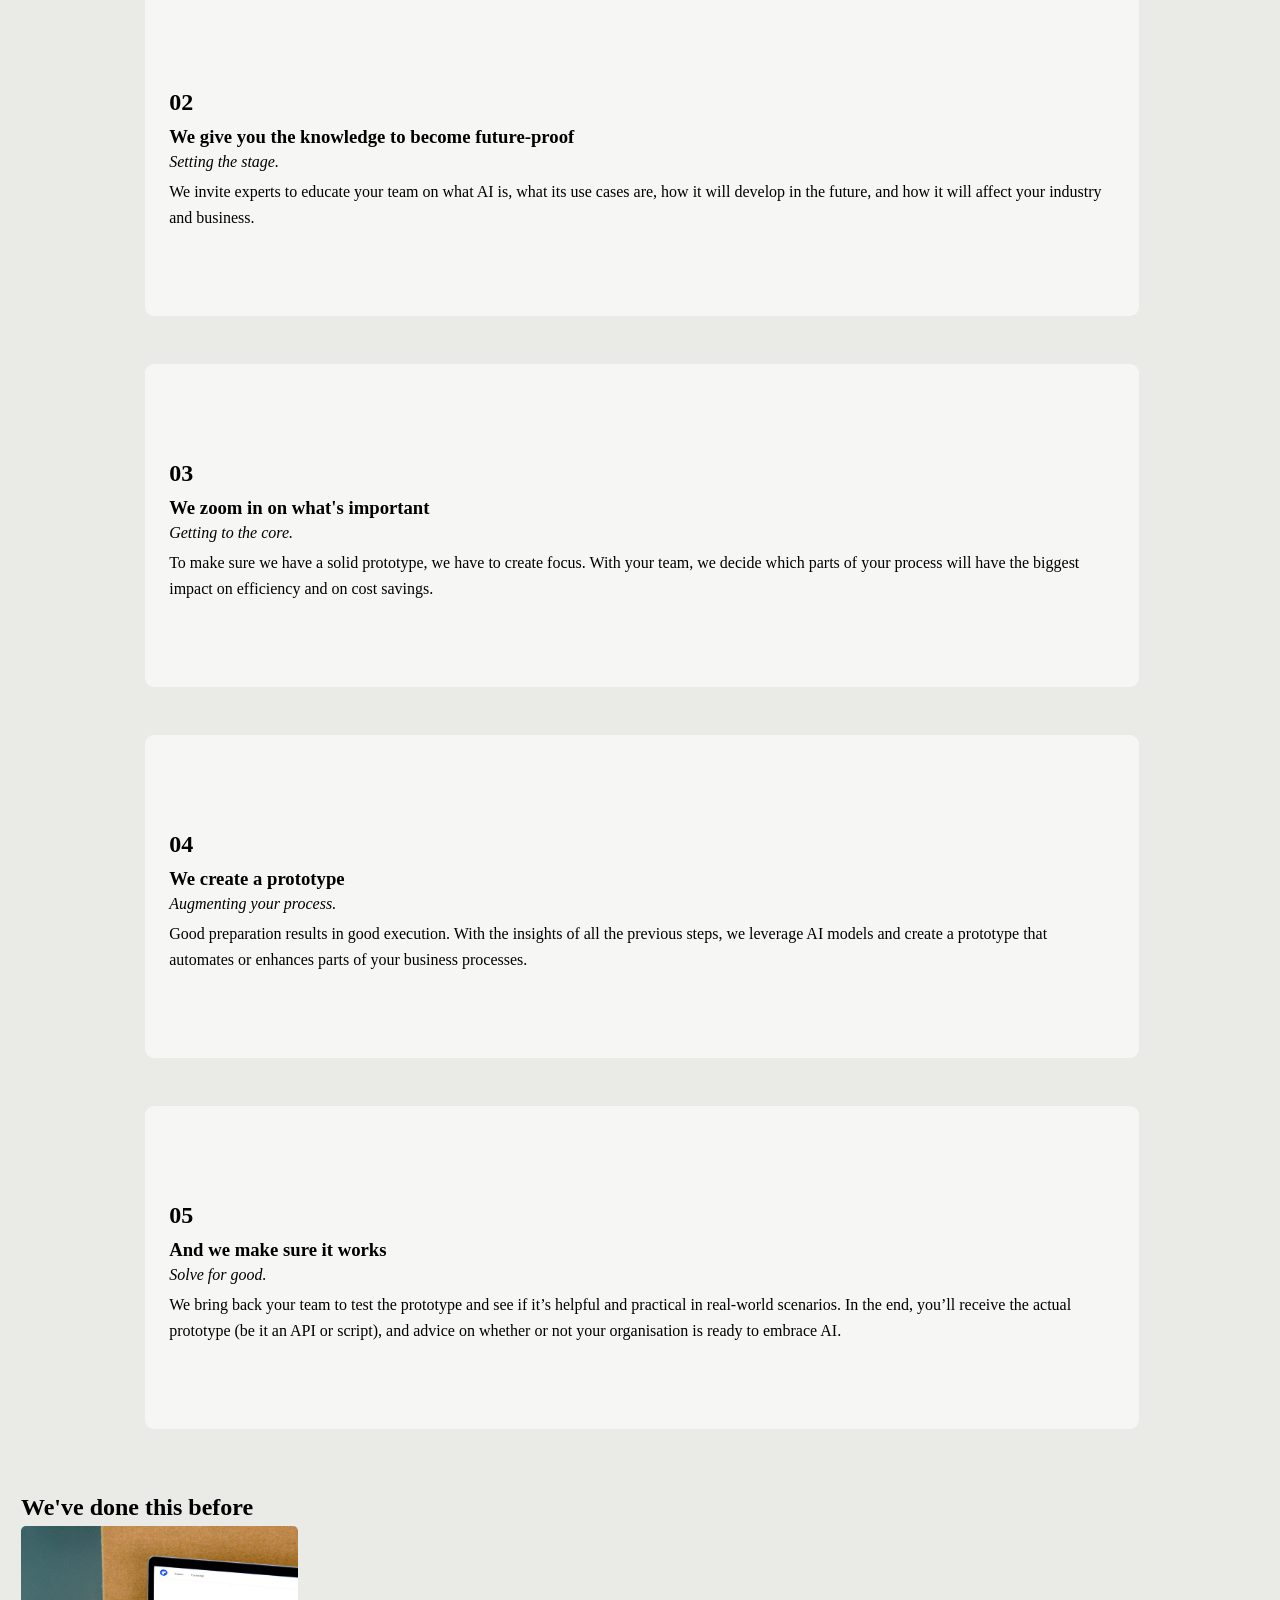
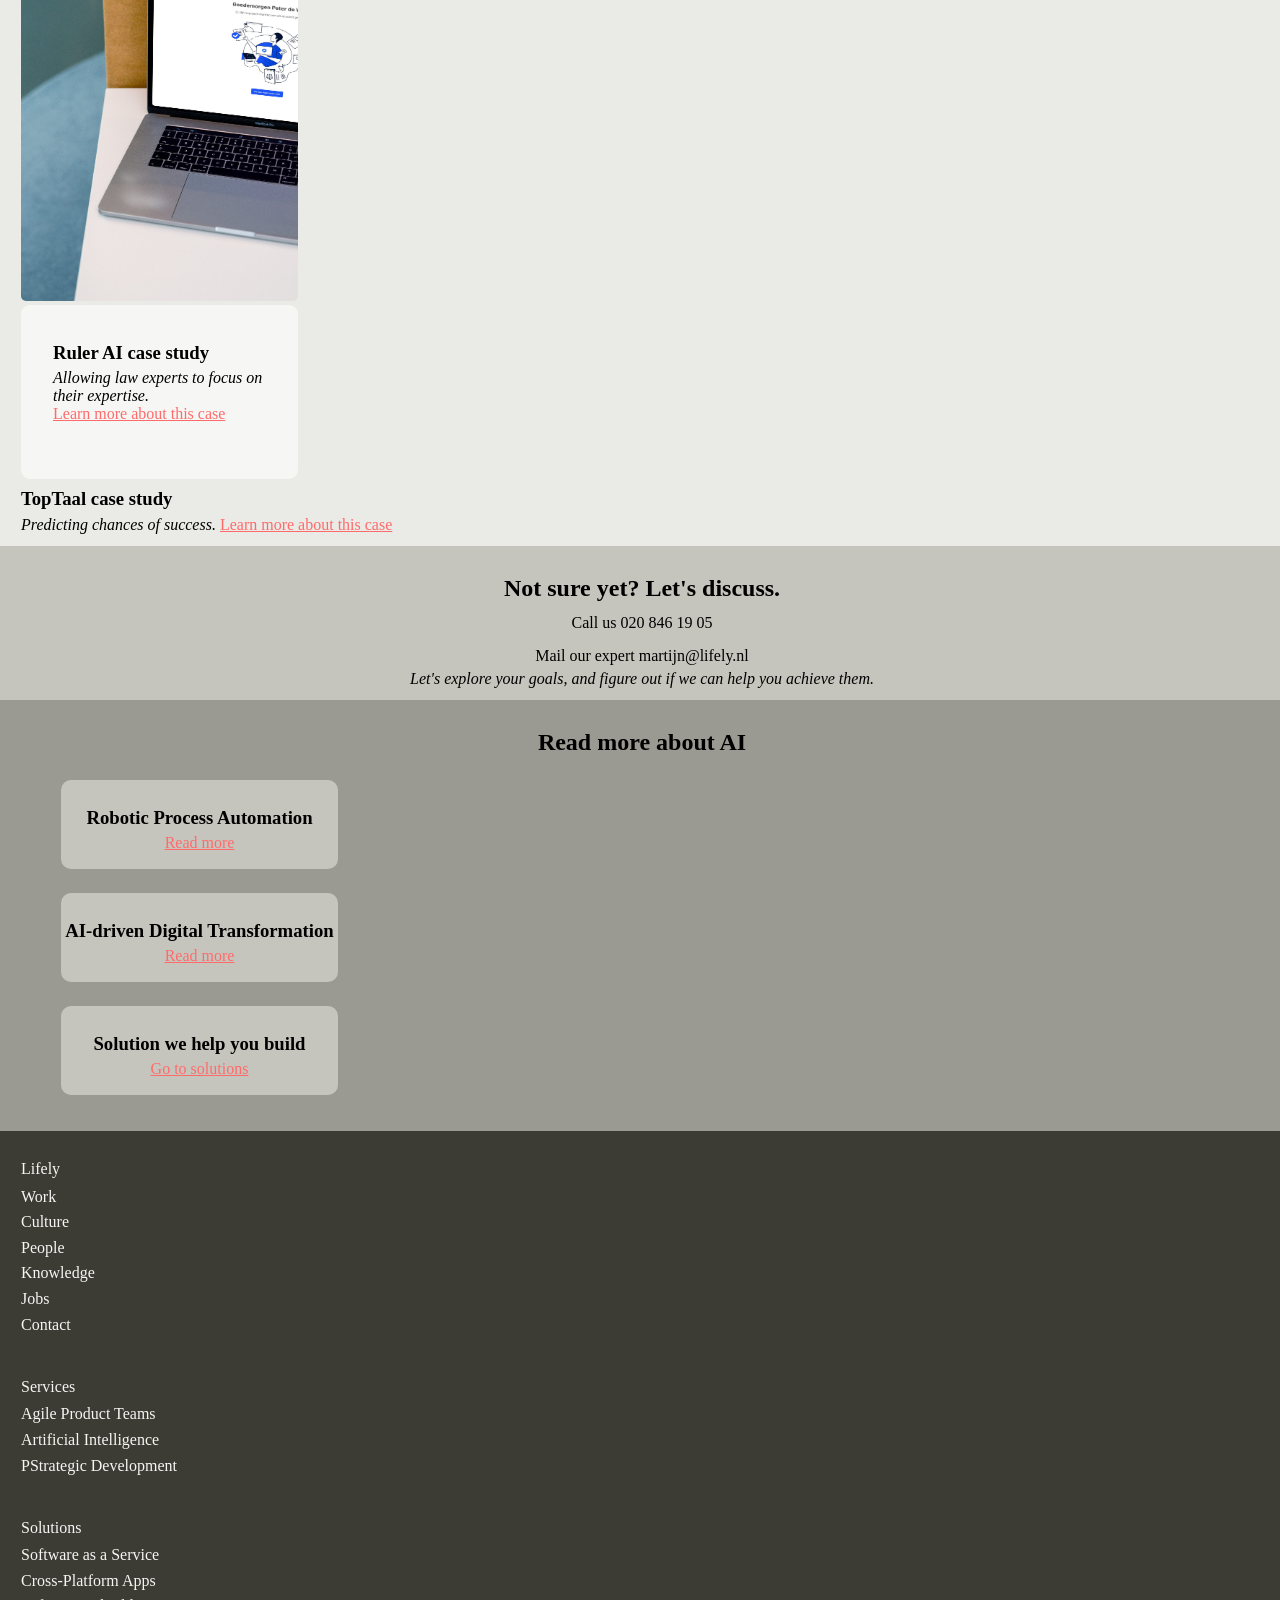
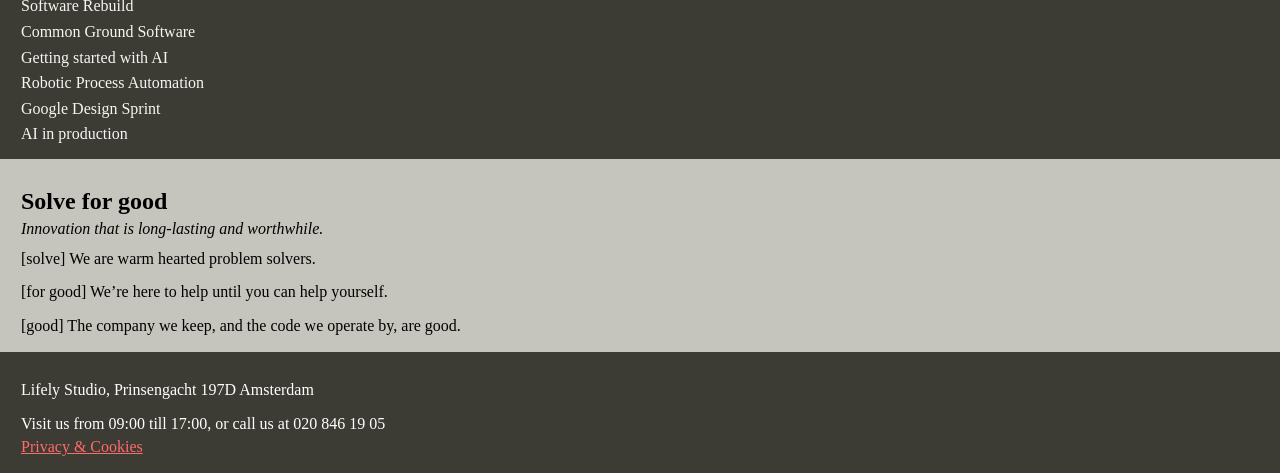
==== commit 80fd8b32: "mmm" ====
--- a/index.html
+++ b/index.html
@@ -147,15 +147,19 @@
       <!-- SECTION 5 STEPS END -->
 
       <!-- SECTION CASES -->
-      <section>
+      <section class="CASES">
         <h2>We've done this before</h2>
-        <article>
+        <img class="img_ruller" src="assets/Ruler.jpg" alt="">
+        <article class="ruler">
+          <div class="ruler_tekst">
           <h3>Ruler AI case study</h3>
           <em>Allowing law experts to focus on their expertise.</em>
           <a href="">Learn more about this case</a>
-        </article>
-
-        <article>
+        </div>
+        </article>
+
+        <article>
+          <!-- <img src="assets/TopTaal.jpeg" alt=""> -->
           <h3>TopTaal case study</h3>
           <em>Predicting chances of success.</em>
           <a href="">Learn more about this case</a>
--- a/styles/style.css
+++ b/styles/style.css
@@ -156,11 +156,7 @@
   top: -13%;
 }
 
-/* img{
-  width: 100%;
-  margin-top: -7em;
-  position: absolute;
-} */
+
 
 .DIV_Abstract{
   padding-top: 6em;
@@ -218,9 +214,7 @@
   padding: 0.5em;
 }
 
-.STEPS > h3 {
-  color: var(--Accent-red);
-}
+
 
 
 .DIV_STEPS_1, .DIV_STEPS_2, .DIV_STEPS_3, .DIV_STEPS_4, .DIV_STEPS_5  {
@@ -256,8 +250,32 @@
 
 /* <-- SECTION CASES  STYLING --> */
 
-
-
+.CASES{
+  background-color: var(--Grey-20);
+  padding: 17px;
+  padding-left: 21px;
+  margin-top: -5px;
+  width: 100vw;
+}
+
+.ruler{
+  background-color: var(--Background-grey);
+  border-radius: 9px;
+  width: 277px;
+  height: 174px;
+  padding-top: 5px;
+}
+
+.ruler_tekst{
+  margin: 2em;
+  padding-top: 0em;
+  
+}
+
+.img_ruller{
+  width: 277px;
+  border-radius: 5px;
+}
 
 
 /* <-- SECTION CONTACT STYLING --> */
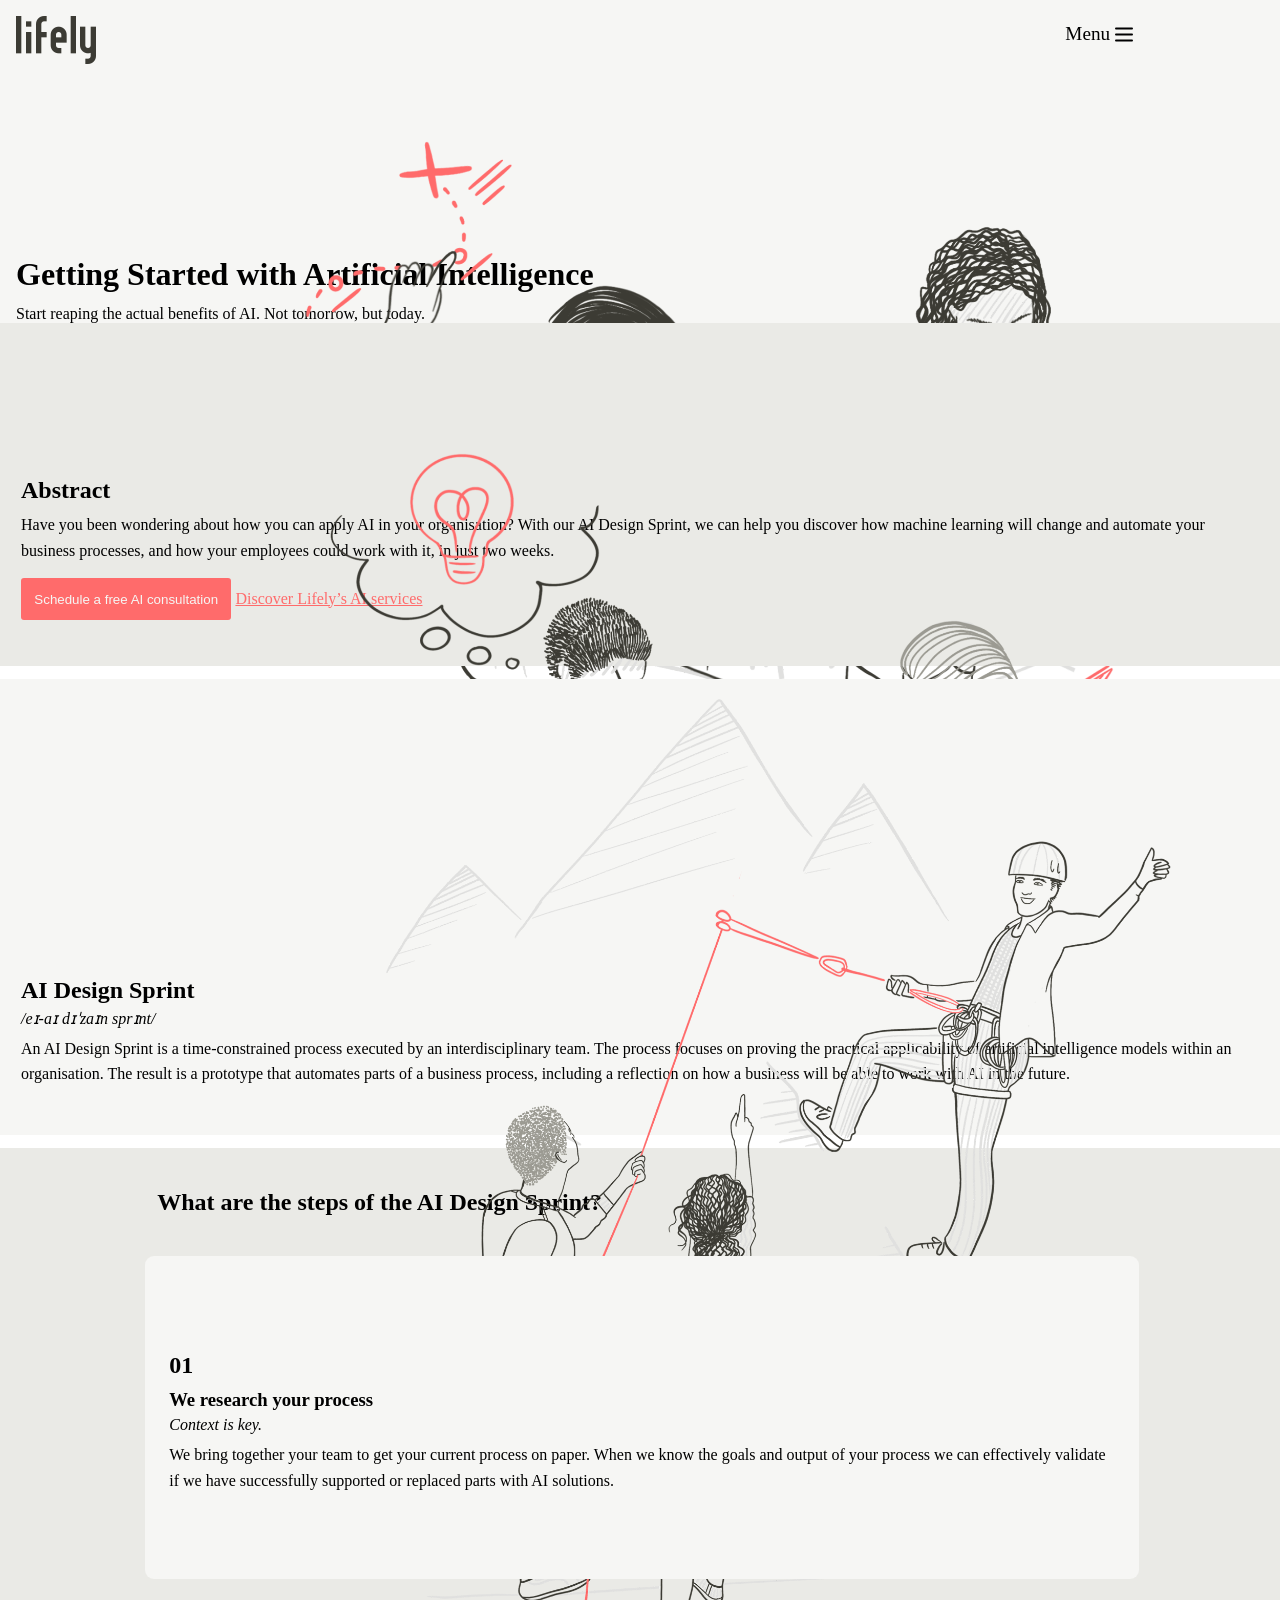
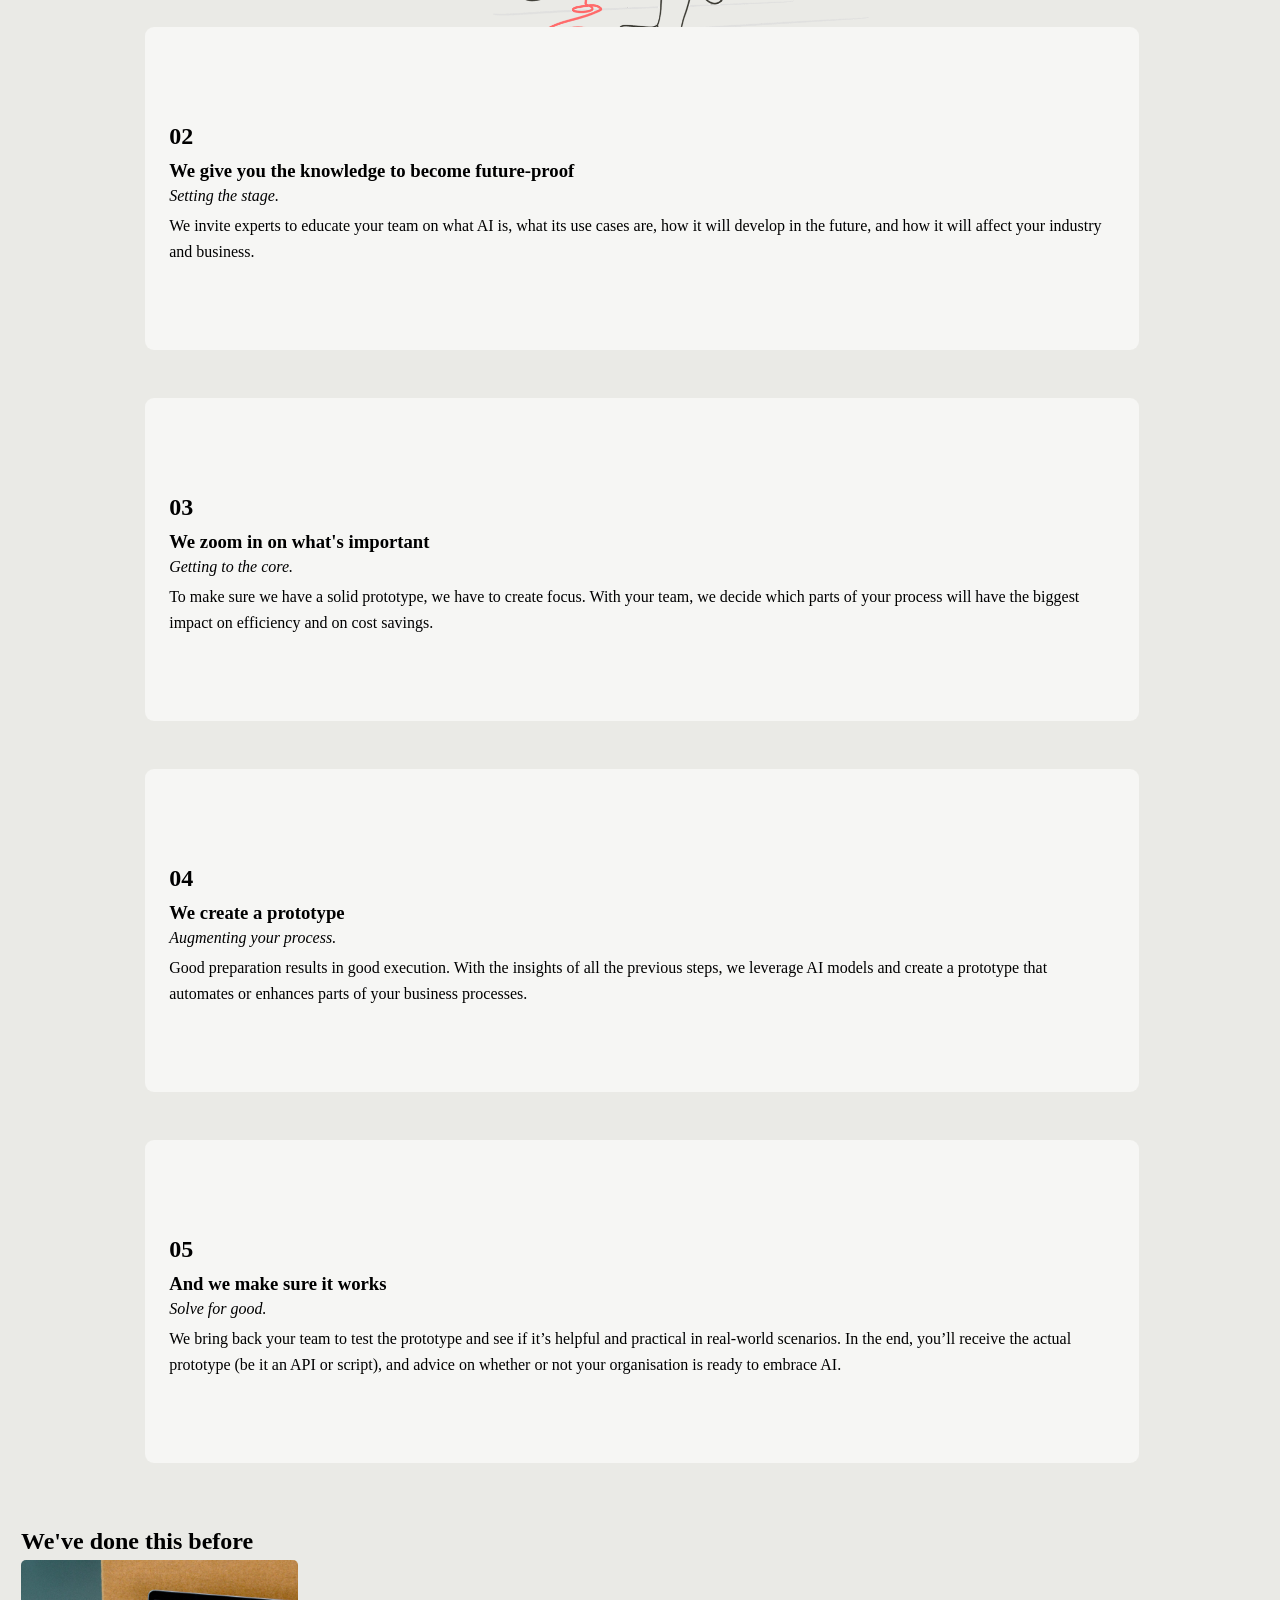
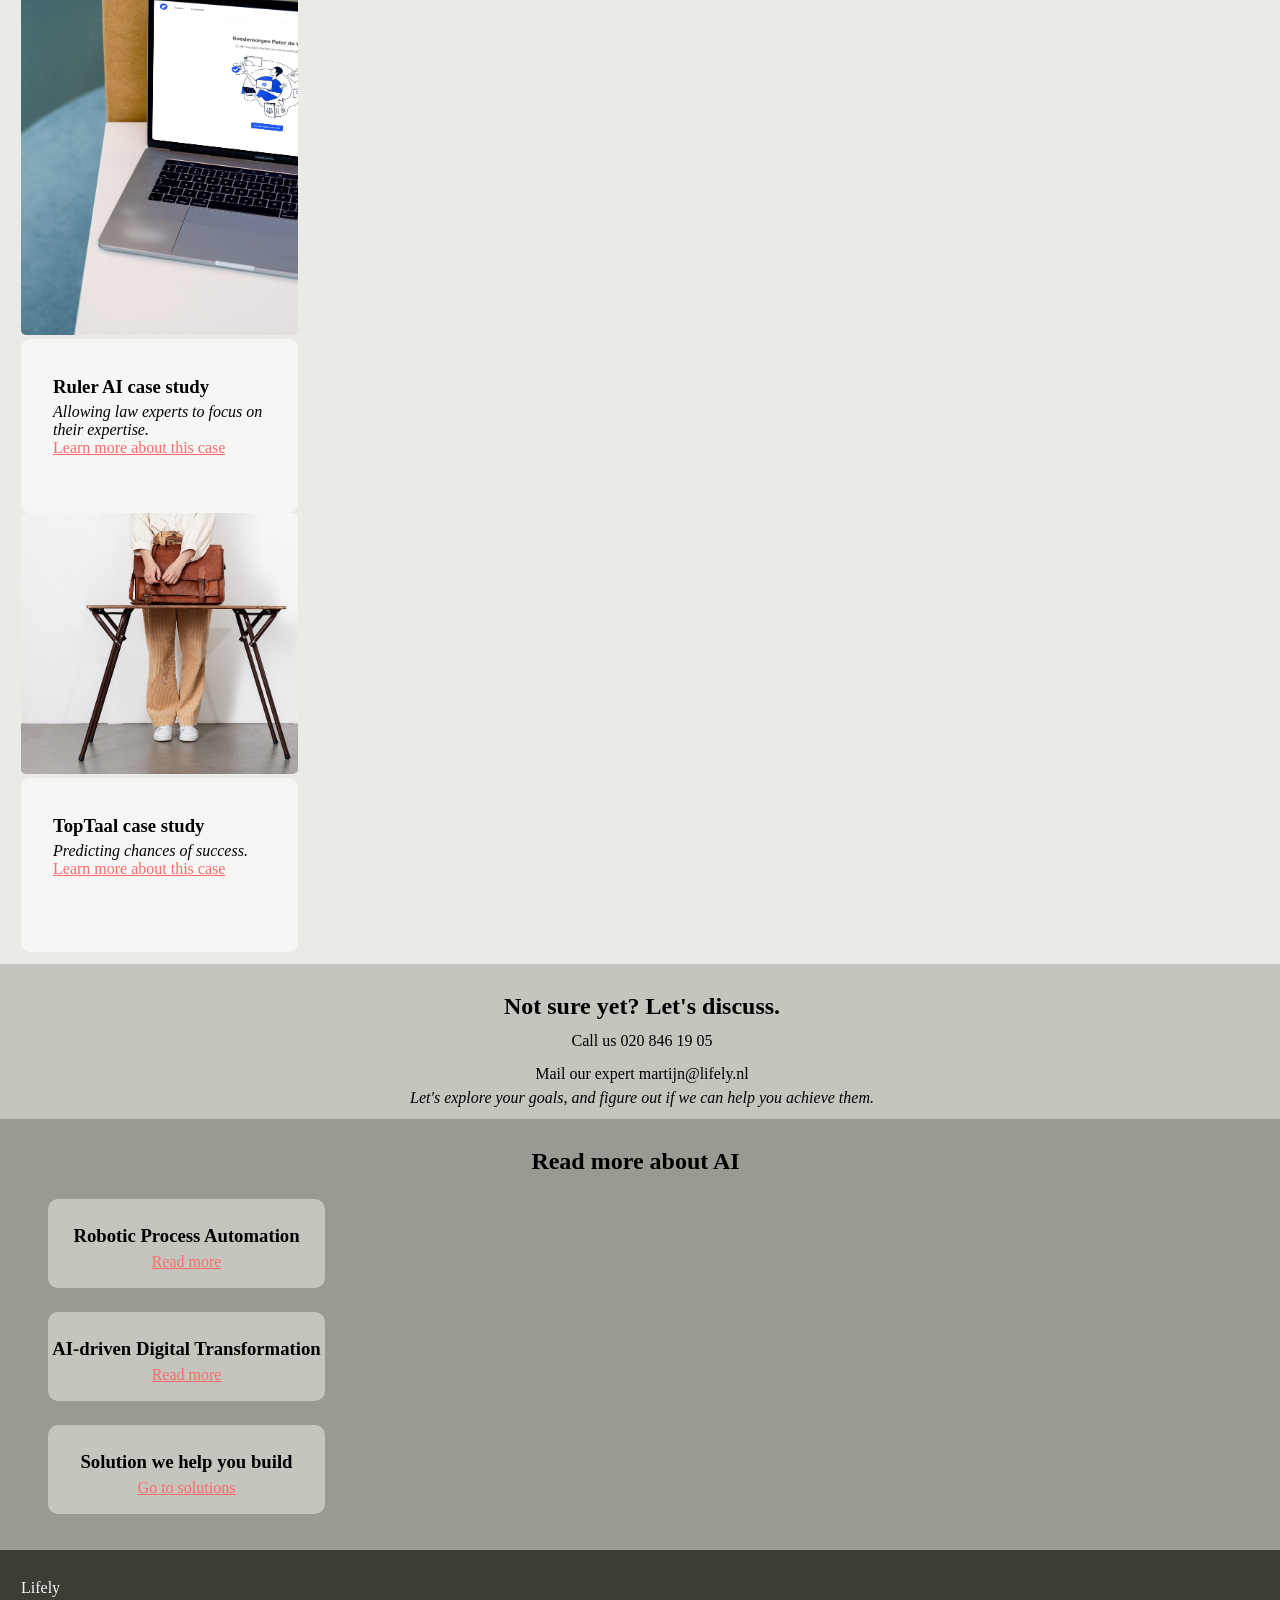
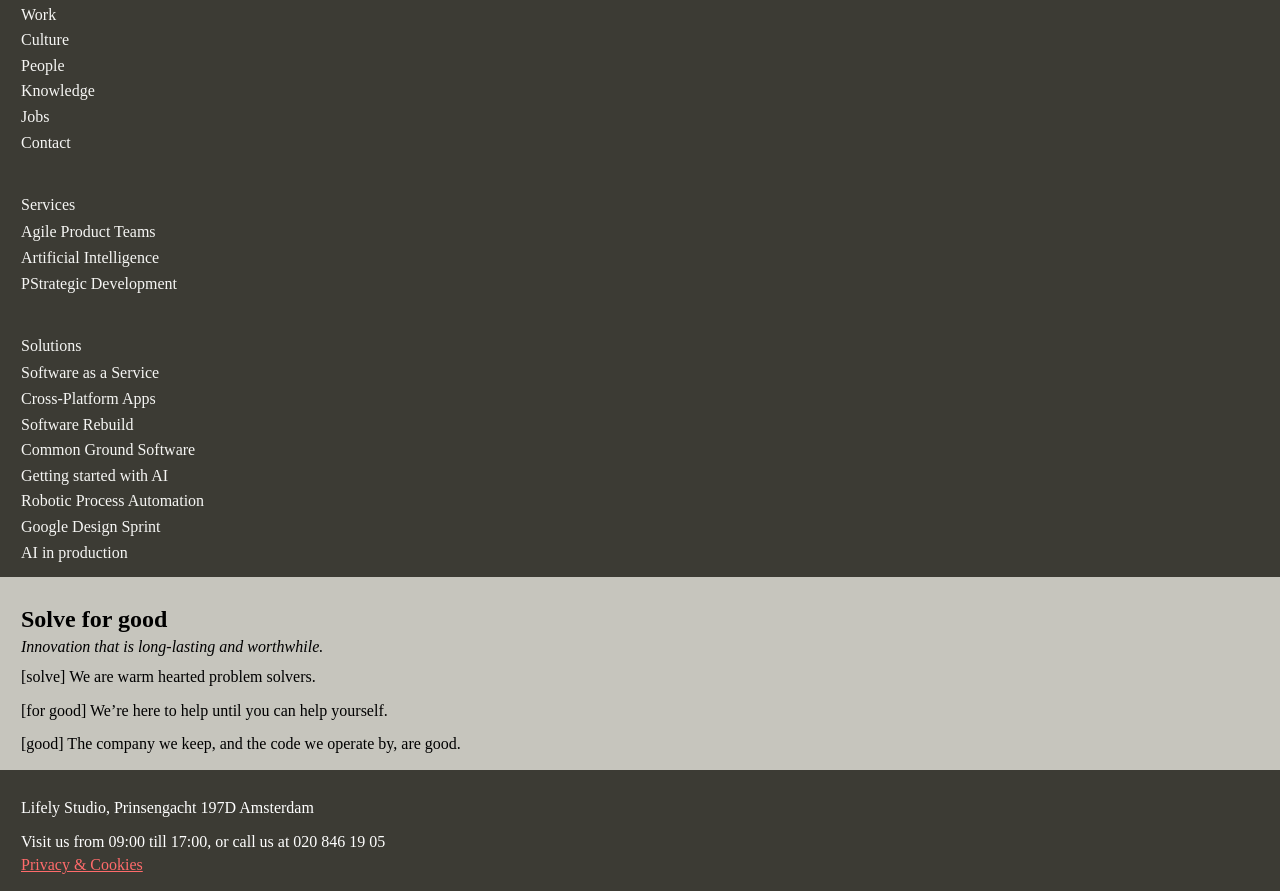
==== commit ad4404be: "mmm" ====
--- a/index.html
+++ b/index.html
@@ -157,13 +157,16 @@
           <a href="">Learn more about this case</a>
         </div>
         </article>
-
-        <article>
-          <!-- <img src="assets/TopTaal.jpeg" alt=""> -->
+          <img class="img_ruller_1"src="assets/TopTaal.jpeg" alt="">
+          
+        <article class="ruler1">
+          <div class="ruler_tekst1" >
           <h3>TopTaal case study</h3>
           <em>Predicting chances of success.</em>
           <a href="">Learn more about this case</a>
-        </article>
+        </div>
+        </article>
+   
       </section>
       <!-- SECTION CASES END -->
 
--- a/styles/style.css
+++ b/styles/style.css
@@ -156,7 +156,14 @@
   top: -13%;
 }
 
-
+button{
+  border-radius: 3px;
+  padding: 1em;
+  margin-top: 1em;
+  border: none;
+  background-color: var(--Accent-red);
+  color: var(--Background-grey);
+}
 
 .DIV_Abstract{
   padding-top: 6em;
@@ -258,7 +265,22 @@
   width: 100vw;
 }
 
-.ruler{
+/* .CASES{
+  background-color: var(--Grey-20);
+  width: 277px;
+  height: 89px;
+  border-radius: 10px;
+  text-align: center;
+  text-align: center;
+  align-items: center;
+  display: flex;
+  margin: 1.5em;
+  margin-left: 2.5em;
+  flex-direction: column;
+  justify-content: center;
+} */
+
+.ruler, .ruler1{
   background-color: var(--Background-grey);
   border-radius: 9px;
   width: 277px;
@@ -266,13 +288,13 @@
   padding-top: 5px;
 }
 
-.ruler_tekst{
+.ruler_tekst, .ruler_tekst1{
   margin: 2em;
   padding-top: 0em;
   
 }
 
-.img_ruller{
+.img_ruller, .img_ruller_1{
   width: 277px;
   border-radius: 5px;
 }
@@ -296,7 +318,7 @@
 .RELATED {
   background-color: var(--Grey-70);
   padding: 17px;
-  padding-left: 21px;
+  padding-left: 8px;
   margin-top: -5px;
   width: 100vw;
 }
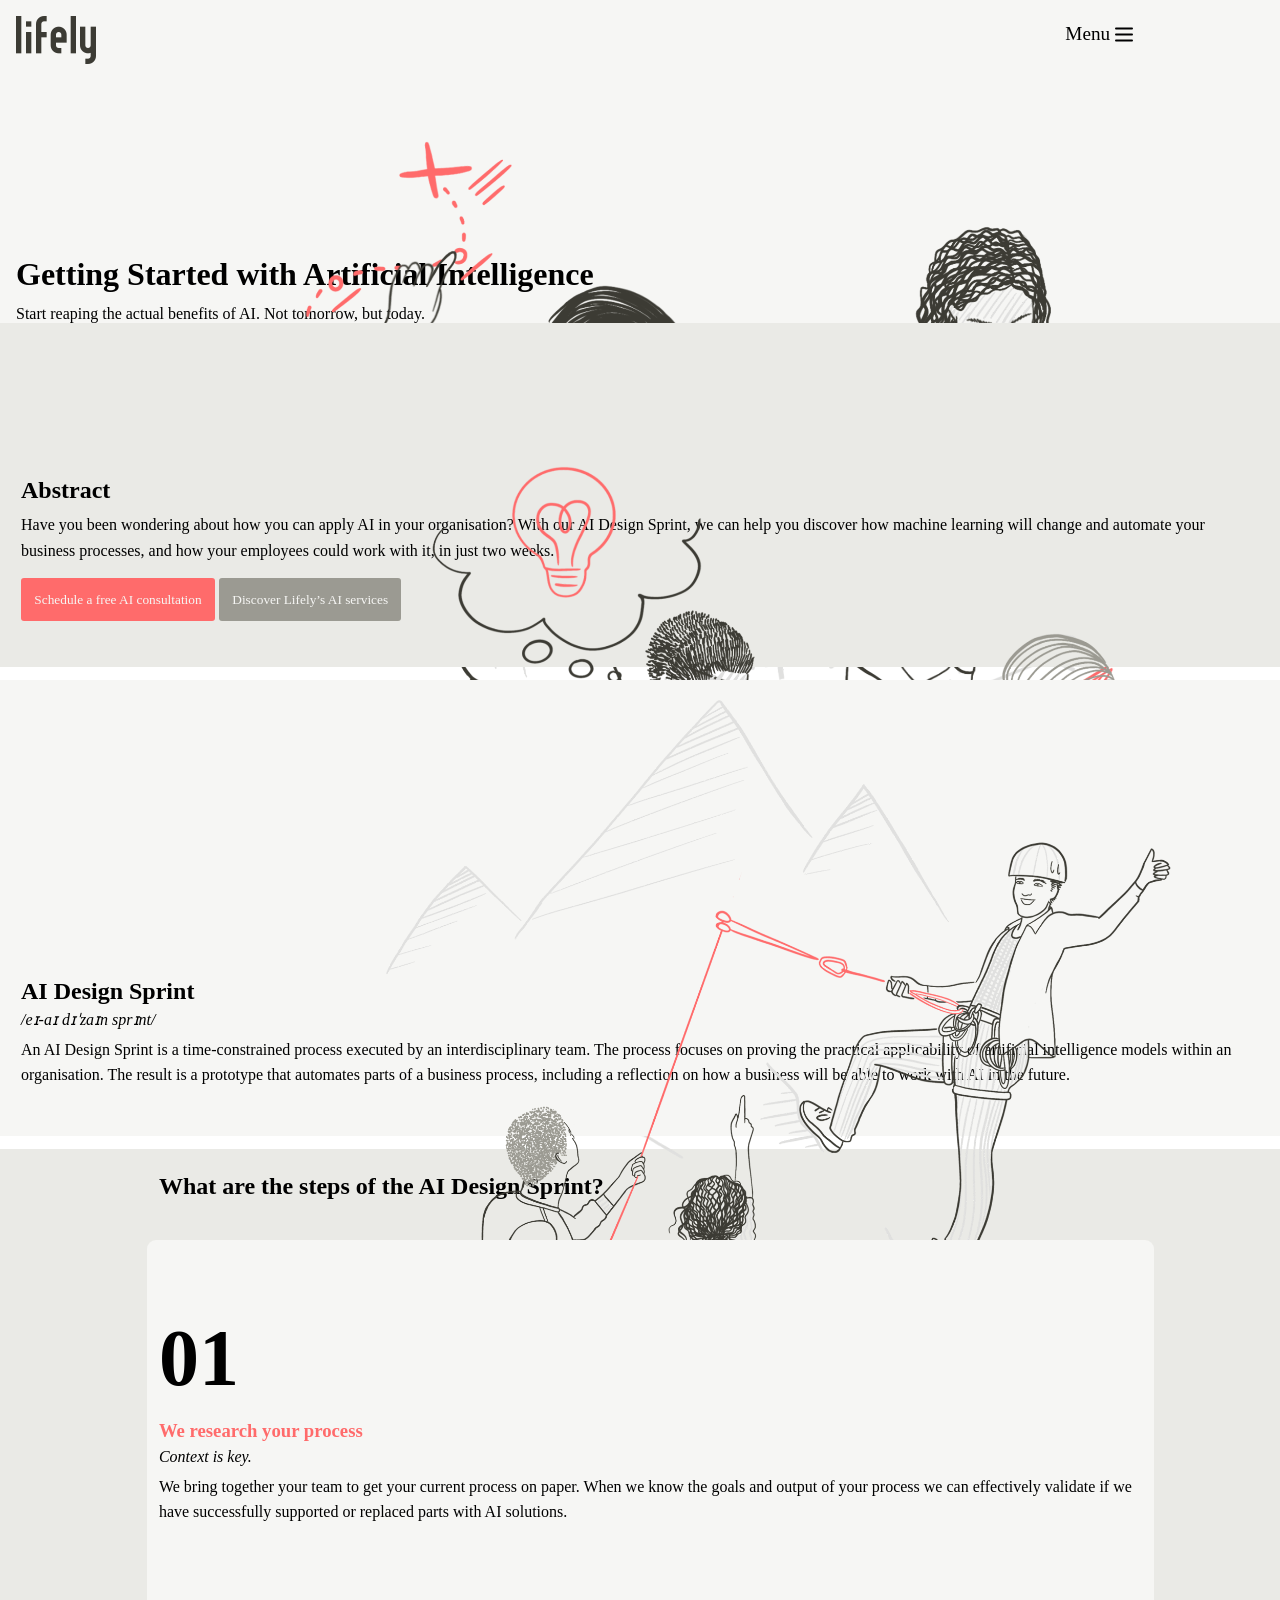
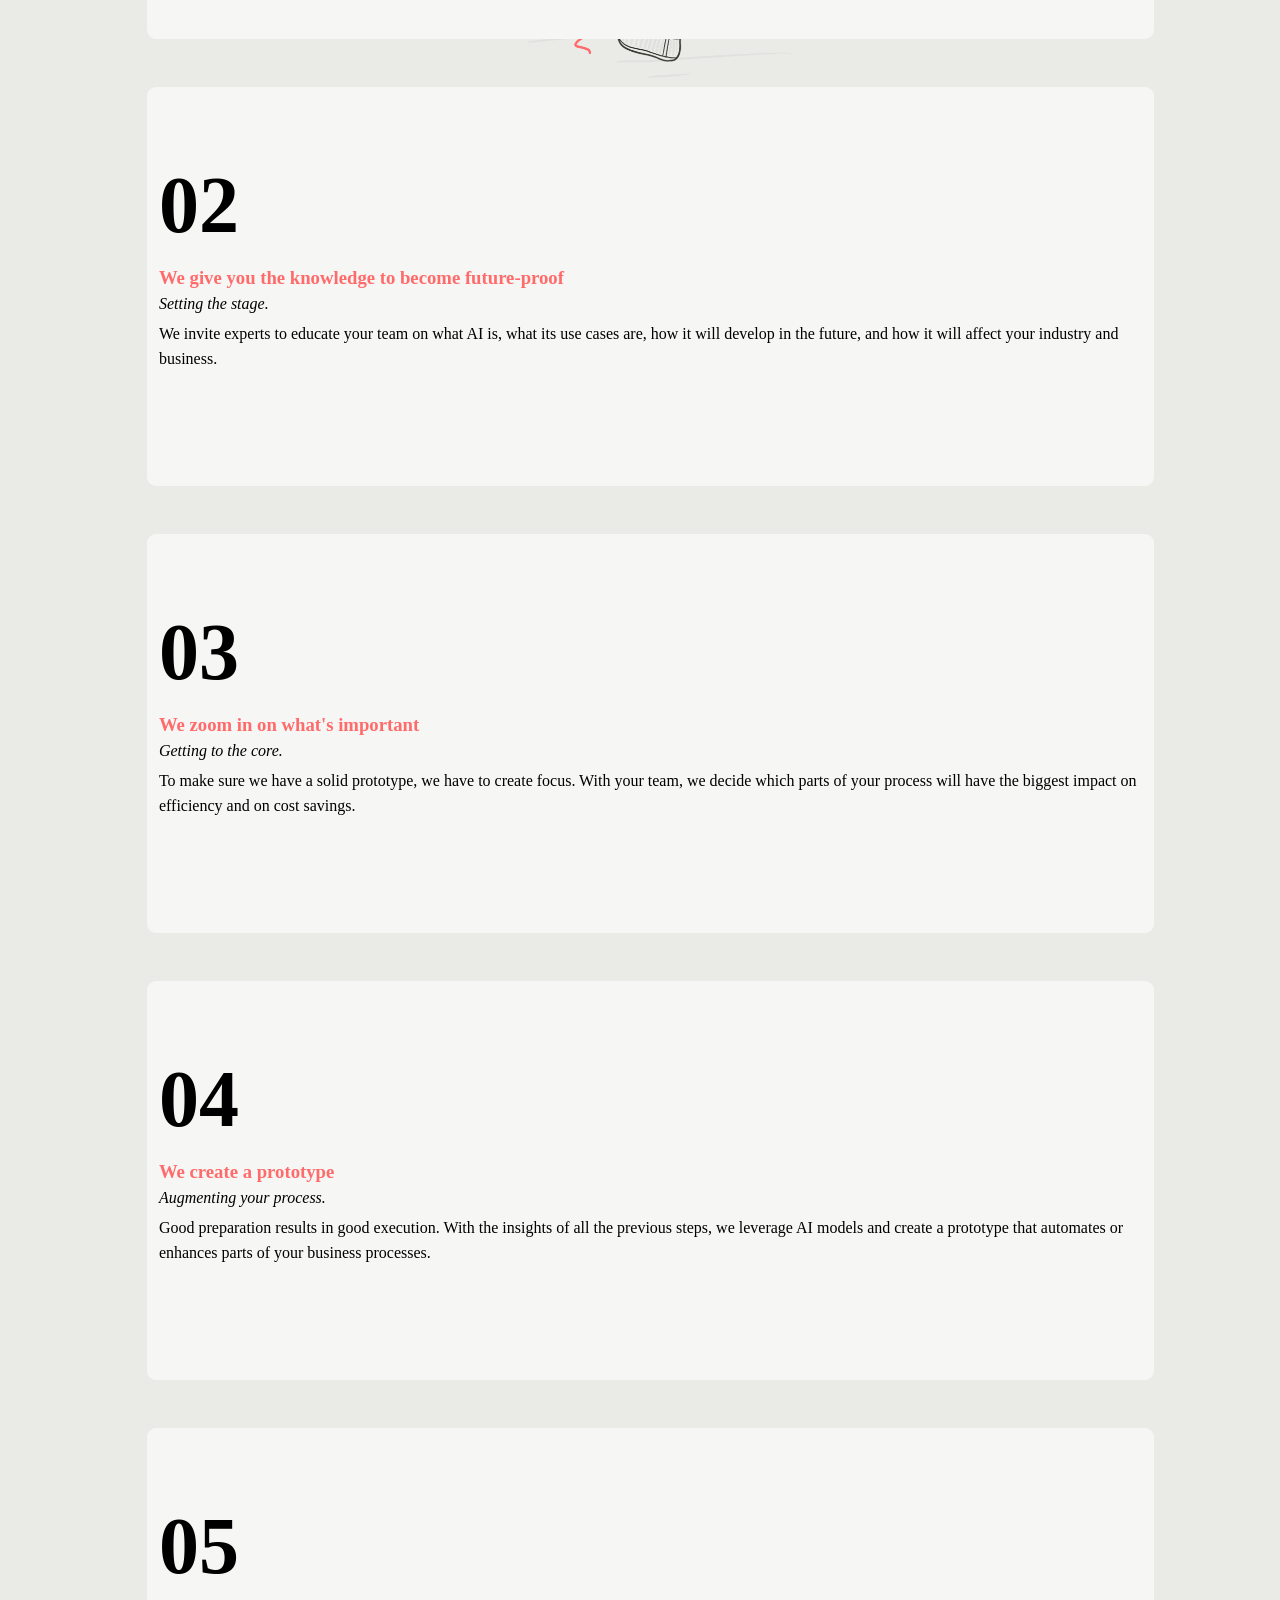
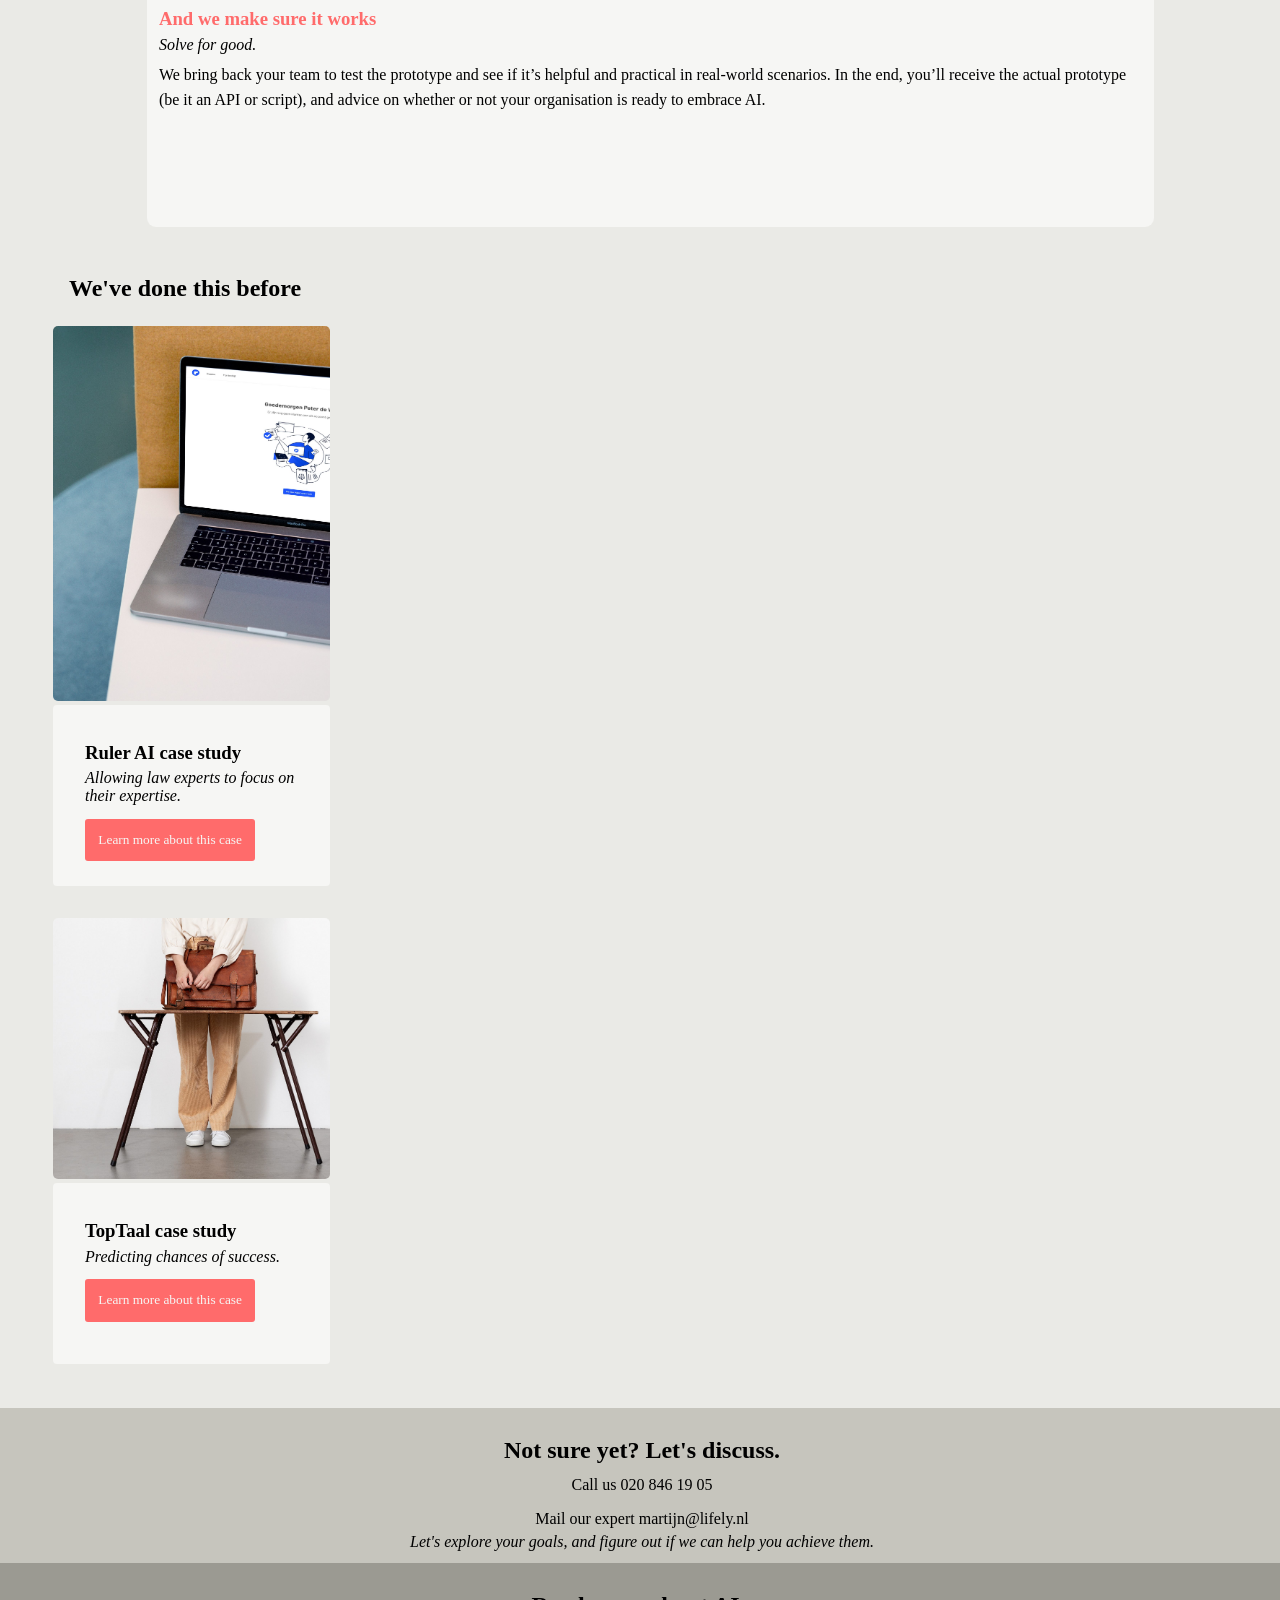
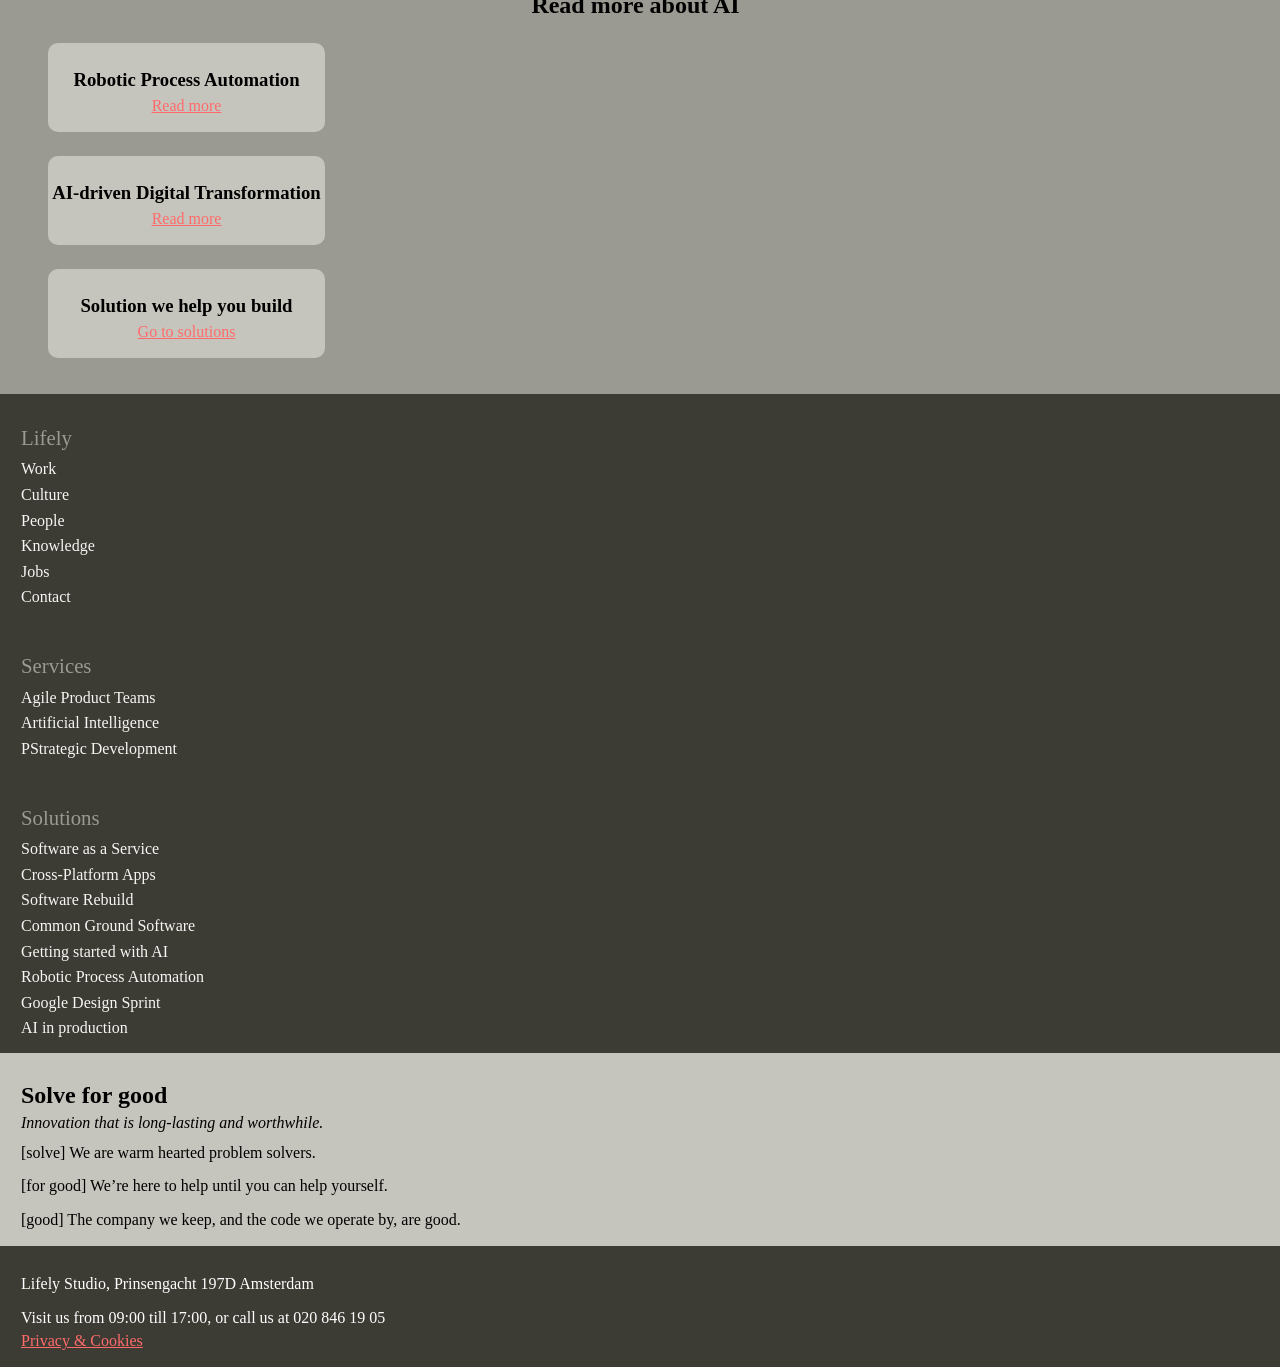
==== commit 8335d8c2: "yeah" ====
--- a/index.html
+++ b/index.html
@@ -44,7 +44,8 @@
           how your employees could work with it, in just two weeks.
         </p>
         <button>Schedule a free AI consultation</button>
-        <a href="">Discover Lifely’s AI services</a>
+        <button class="discover">Discover Lifely’s AI services </button>
+
       </div>
       </section>
       <!-- SECTION ABSTRACT END -->
@@ -79,8 +80,8 @@
 
         <div class="DIV_STEPS_1 hidden">
         <article>
-          <h2>01</h2>
-          <h3>We research your process</h3>
+          <h2 class="tekst1">01</h2>
+          <h3 class="tekstkleur">We research your process</h3>
           <em>Context is key.</em>
           <p>
             We bring together your team to get your current process on paper.
@@ -93,8 +94,8 @@
 
        <div class="DIV_STEPS_2 hidden">
         <article>
-          <h2>02</h2>
-          <h3>We give you the knowledge to become future-proof</h3>
+          <h2 class="tekst1">02</h2>
+          <h3 class="tekstkleur">We give you the knowledge to become future-proof</h3>
           <em>Setting the stage.</em>
           <p>
             We invite experts to educate your team on what AI is, what its use
@@ -106,8 +107,8 @@
          
        <div class="DIV_STEPS_3 hidden">
         <article>
-          <h2>03</h2>
-          <h3>We zoom in on what's important</h3>
+          <h2 Class="tekst1">03</h2>
+          <h3 class="tekstkleur">We zoom in on what's important</h3>
           <em>Getting to the core.</em>
           <p>
             To make sure we have a solid prototype, we have to create focus.
@@ -119,8 +120,8 @@
 
         <div class="DIV_STEPS_4 hidden">
         <article>
-          <h2>04</h2>
-          <h3>We create a prototype</h3>
+          <h2 class="tekst1">04</h2>
+          <h3 class="tekstkleur">We create a prototype</h3>
           <em>Augmenting your process.</em>
           <p>
             Good preparation results in good execution. With the insights of all
@@ -132,8 +133,8 @@
 
        <div class="DIV_STEPS_5 hidden">
         <article>
-          <h2>05</h2>
-          <h3>And we make sure it works</h3>
+          <h2 class="tekst1">05</h2>
+          <h3 class="tekstkleur">And we make sure it works</h3>
           <em>Solve for good.</em>
           <p>
             We bring back your team to test the prototype and see if it’s
@@ -148,13 +149,13 @@
 
       <!-- SECTION CASES -->
       <section class="CASES">
-        <h2>We've done this before</h2>
+        <h2 class="tekst_cases">We've done this before</h2>
         <img class="img_ruller" src="assets/Ruler.jpg" alt="">
         <article class="ruler">
           <div class="ruler_tekst">
           <h3>Ruler AI case study</h3>
           <em>Allowing law experts to focus on their expertise.</em>
-          <a href="">Learn more about this case</a>
+          <button>Learn more about this case</button>
         </div>
         </article>
           <img class="img_ruller_1"src="assets/TopTaal.jpeg" alt="">
@@ -163,7 +164,7 @@
           <div class="ruler_tekst1" >
           <h3>TopTaal case study</h3>
           <em>Predicting chances of success.</em>
-          <a href="">Learn more about this case</a>
+          <button>Learn more about this case</button>
         </div>
         </article>
    
@@ -213,7 +214,7 @@
       <footer>
         <!-- LIFELY -->
         <article class="LIFELY">
-          <p>Lifely</p>
+          <p class="footer_kopje">Lifely</p>
           <ul>
             <li>Work</li>
             <li>Culture</li>
@@ -225,7 +226,7 @@
         </article>
         <!-- SERVICES -->
         <article class="SERVICES">
-          <p>Services</p>
+          <p class="footer_kopje">Services</p>
           <ul>
             <li>Agile Product Teams</li>
             <li>Artificial Intelligence</li>
@@ -234,7 +235,7 @@
         </article>
         <!-- SOLUTIONS -->
         <article class="SOLUTIONS">
-          <p>Solutions</p>
+          <p class="footer_kopje">Solutions</p>
           <ul>
             <li>Software as a Service</li>
             <li>Cross-Platform Apps</li>
--- a/styles/style.css
+++ b/styles/style.css
@@ -47,10 +47,10 @@
 
 /* <---- BASIC ELEMENTS ----> */
 
-body{
+/* body{
   /* padding: 2em; */
   
-}
+/* }  */
 
 ul{
   list-style: none;
@@ -86,11 +86,10 @@
 }
 
 header{
- /* background-image: url("/assets/lifely-delivery-transparant-2000x2000.png"); */
   background-size: contain;
   background-repeat: no-repeat;
   background-color: var(--Background-grey);
-  /* height: 400px; */
+  font-family: Aktiv Grotesk;
 
 }
 
@@ -114,6 +113,7 @@
   font-size: 1.2em;
   margin-top: -0.5em;
   margin-right: 0.5em;
+
 }
 
 .icon_hamburger{
@@ -152,8 +152,8 @@
   width: 80%;
   position: absolute;
   padding: 1em 0 1em 0 1em;
-  left: 17%;
-  top: -13%;
+  left: 25%;
+  top: -9%; 
 }
 
 button{
@@ -163,6 +163,16 @@
   border: none;
   background-color: var(--Accent-red);
   color: var(--Background-grey);
+  font-family: Aktiv Grotesk;
+  
+}
+
+.discover{
+  background-color: var(--Grey-70); 
+  color: var(--Background-grey);
+}
+.icon_arrow{
+  color: var(--Accent-red);
 }
 
 .DIV_Abstract{
@@ -184,6 +194,7 @@
   margin-top: -5px;
   width: 100vw;
   position: relative;
+  font-family: Aktiv Grotesk;
 }
 
 .img_DICTIONARY{
@@ -207,13 +218,14 @@
 
 .STEPS{
 background-color: var(--Grey-20);
-padding: 17px;
+/* padding: 17px; */
 padding-left: 21px;
 margin-top: -5px;
 width: 100vw;
 display: flex;
 flex-direction: column;
 align-items: center;
+font-family: Aktiv Grotesk;
 }
 
 .STEPS > h2 {
@@ -221,24 +233,31 @@
   padding: 0.5em;
 }
 
-
+.tekst1{
+font-size: 5em;
+margin-top: -0.5em;
+}
+
+.tekstkleur{
+  color: var(--Accent-red);
+}
 
 
 .DIV_STEPS_1, .DIV_STEPS_2, .DIV_STEPS_3, .DIV_STEPS_4, .DIV_STEPS_5  {
   background: var(--Background-grey);
   width: 80%;
-  height: 323px;
+  height: 399px;
   border-radius: 9px;
   text-align: left;
-  padding: 1.5em;
-  padding-left: 1.5em;
+  padding: 0.5em;
+  padding-left: 12px;
   align-items: flex-start;
   align-items: center;
   display: flex;
   flex-direction: column;
   justify-content: center;
   margin: 1.5em;
-  /* margin-left: 2.5em; */
+  padding-top: -6.5em;
 }
 
 .hidden{
@@ -263,29 +282,20 @@
   padding-left: 21px;
   margin-top: -5px;
   width: 100vw;
-}
-
-/* .CASES{
-  background-color: var(--Grey-20);
-  width: 277px;
-  height: 89px;
-  border-radius: 10px;
-  text-align: center;
-  text-align: center;
-  align-items: center;
-  display: flex;
-  margin: 1.5em;
-  margin-left: 2.5em;
-  flex-direction: column;
-  justify-content: center;
-} */
+  font-family: Aktiv Grotesk;
+}
+
+
 
 .ruler, .ruler1{
   background-color: var(--Background-grey);
-  border-radius: 9px;
+  border-radius: 4px;
   width: 277px;
   height: 174px;
   padding-top: 5px;
+  margin-bottom: 2em;
+  margin-left: 2em;
+  height: 181px;
 }
 
 .ruler_tekst, .ruler_tekst1{
@@ -297,6 +307,12 @@
 .img_ruller, .img_ruller_1{
   width: 277px;
   border-radius: 5px;
+  margin-left: 2em;
+}
+
+.tekst_cases{
+  margin-left: 2em;
+  margin-bottom: 1em;
 }
 
 
@@ -308,11 +324,14 @@
   padding-left: 21px;
   margin-top: -5px;
   width: 100vw;
+  font-family: Aktiv Grotesk;
 }
 
 .DIV_CONTACT {
   text-align: center;
 }
+
+
 /* <-- SECTION RELATED STYLING --> */
 
 .RELATED {
@@ -321,6 +340,7 @@
   padding-left: 8px;
   margin-top: -5px;
   width: 100vw;
+  font-family: Aktiv Grotesk;
 }
 
 
@@ -351,6 +371,11 @@
 
 /* <-- FOOTER STYLING --> */
 
+.footer_kopje{
+  font-size: 1.3em;
+  color: var(--Grey-70);
+}
+
 /* <-- ARTICLE LIFELY  STYLING --> */
 
 .LIFELY{
@@ -360,6 +385,7 @@
   padding-left: 21px;
   margin-top: -5px;
   width: 100vw;
+  font-family: Aktiv Grotesk;
 }
 
 
@@ -372,6 +398,7 @@
   padding-left: 21px;
   margin-top: -5px;
   width: 100vw;
+  font-family: Aktiv Grotesk;
 }
 
 /* <-- ARTICLE SOLUTIONS STYLING --> */
@@ -383,6 +410,7 @@
   padding-left: 21px;
   margin-top: -5px;
   width: 100vw;
+  font-family: Aktiv Grotesk;
 }
 
 
@@ -394,6 +422,7 @@
   padding-left: 21px;
   margin-top: -5px;
   width: 100vw;
+  font-family: Aktiv Grotesk;
   
 }
 
@@ -409,5 +438,8 @@
   padding-left: 21px;
   margin-top: -5px;
   width: 100vw;
-}
-
+  font-family: Aktiv Grotesk;
+}
+
+
+
